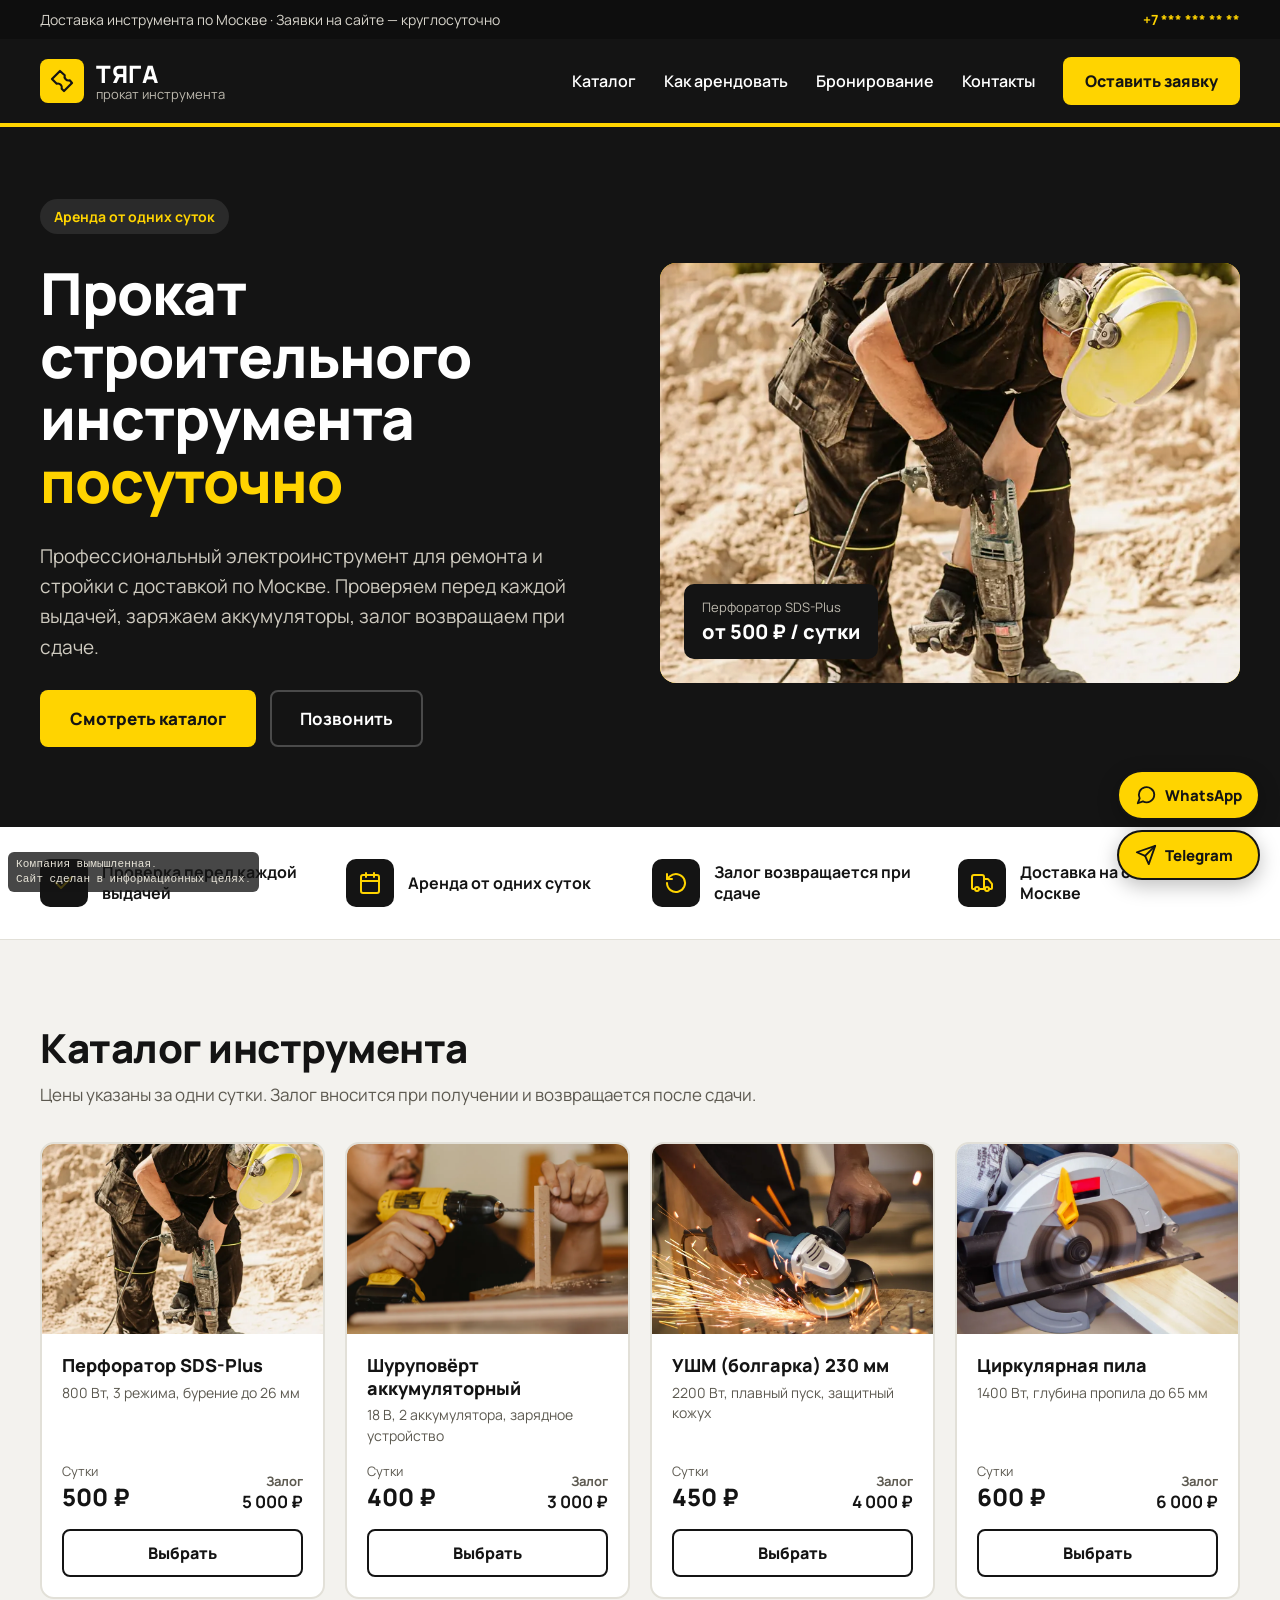
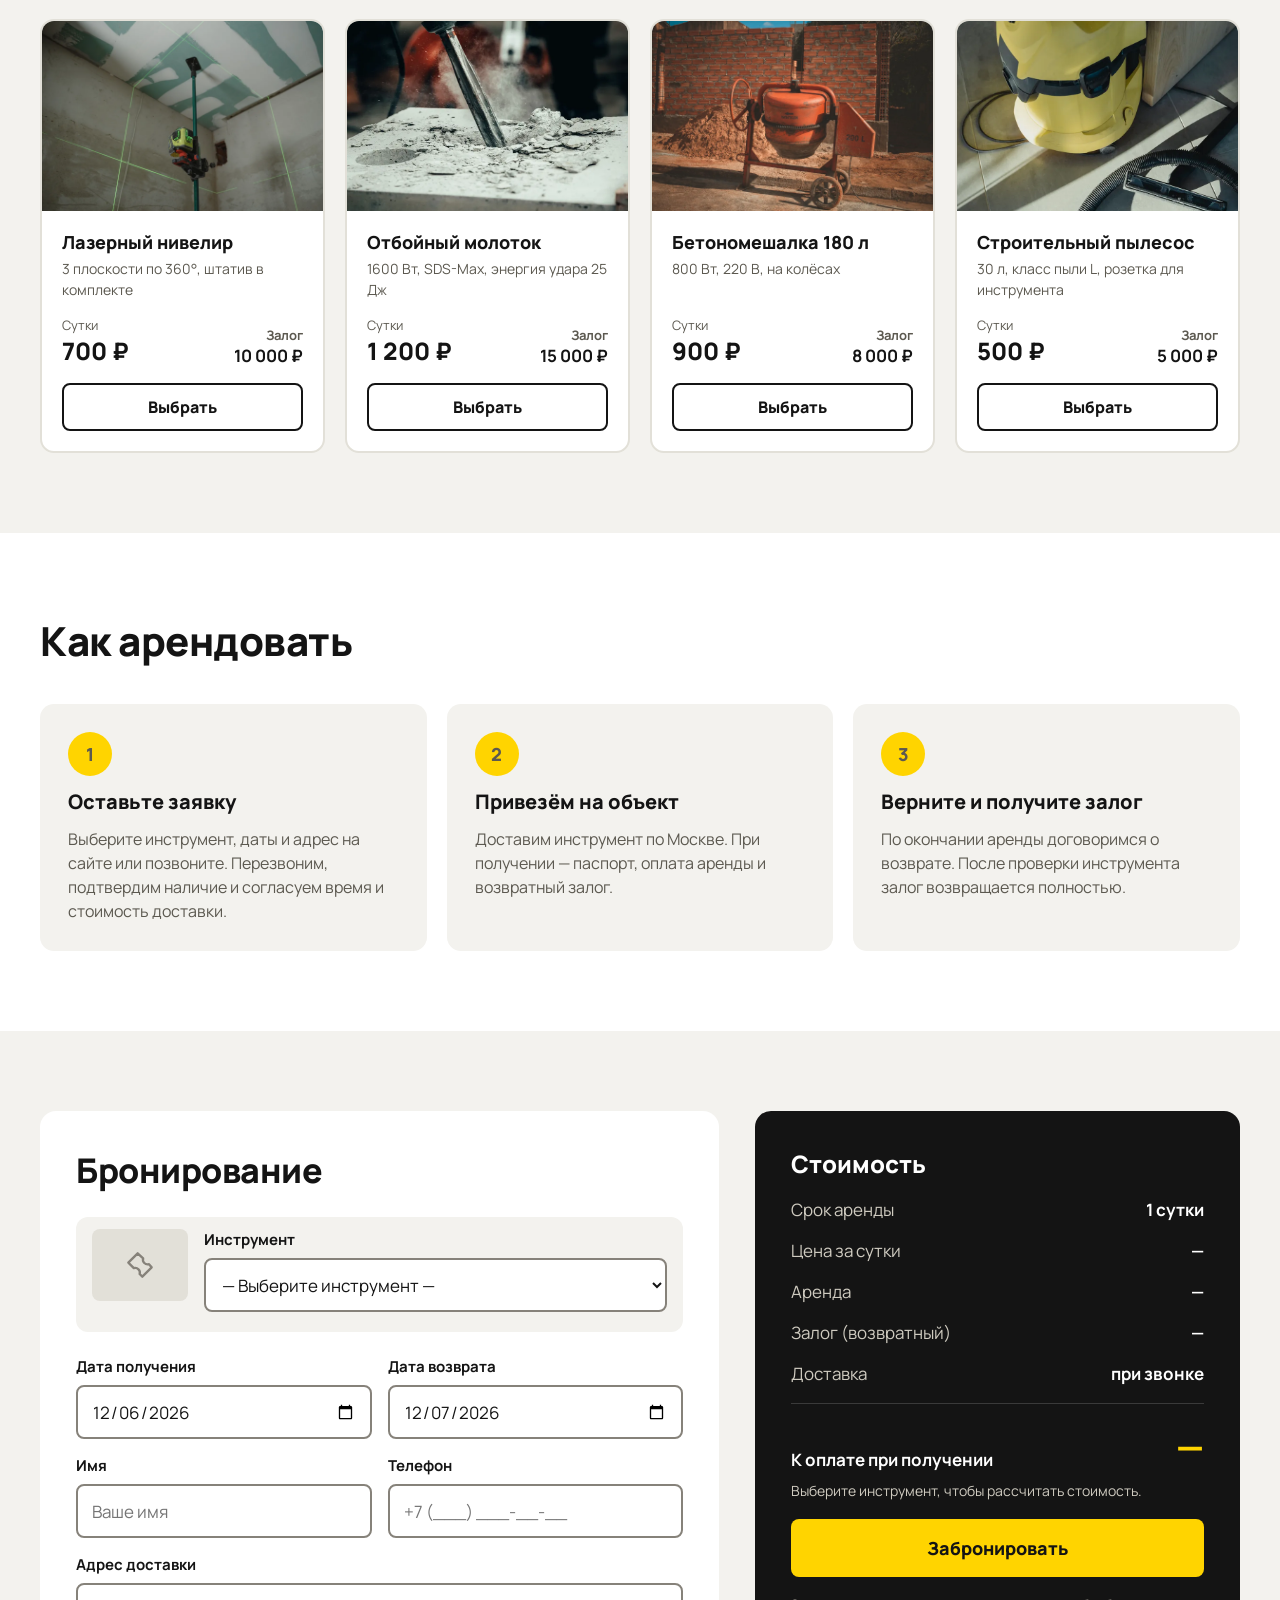
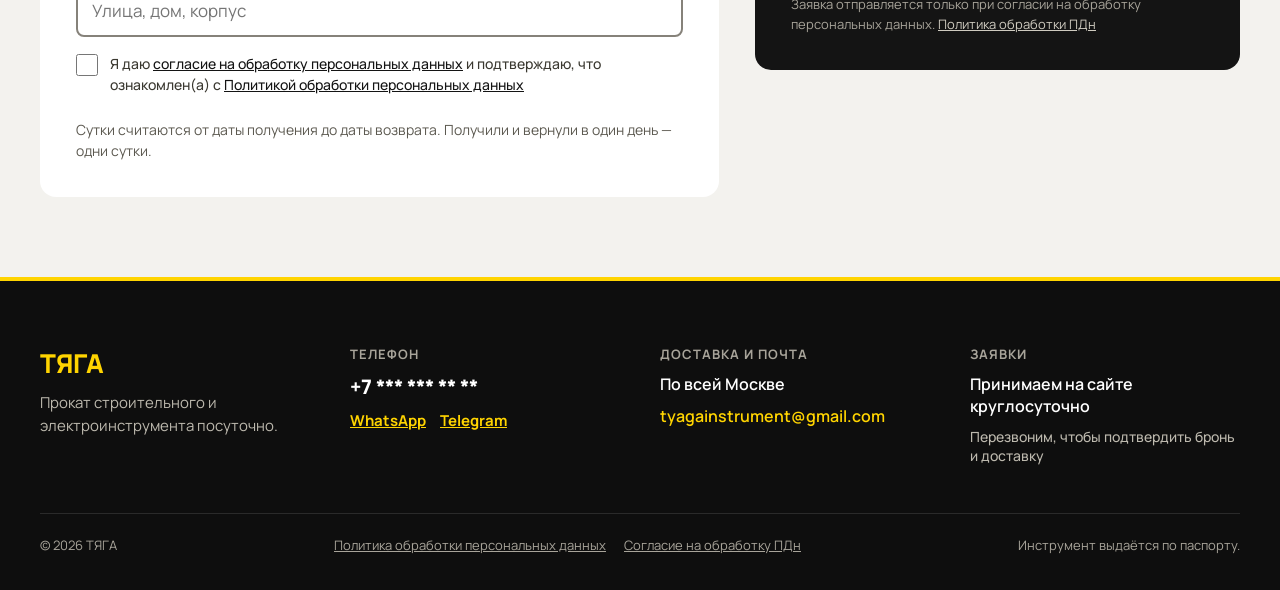
==== demo/site/index.html @ c0bc1ef9 "Отдельная демо-версия в папке demo: разделённый экран ПК и телефон, переключение на админ-панель, тё" ====
<!doctype html>
<html lang="ru">
<head>
<meta charset="utf-8">
<meta name="viewport" content="width=device-width, initial-scale=1">
<meta name="robots" content="noindex, nofollow">
<title>ТЯГА — прокат инструмента посуточно</title>
<meta name="description" content="Прокат строительного и электроинструмента посуточно. Перфораторы, шуруповёрты, болгарки, пилы, нивелиры и другое.">
<script src="js/demo.js?v=1"></script>
<link rel="icon" href="data:image/svg+xml,<svg xmlns=%22http://www.w3.org/2000/svg%22 viewBox=%220 0 100 100%22><text y=%22.9em%22 font-size=%2290%22>🛠️</text></svg>">
<link rel="preconnect" href="https://fonts.googleapis.com">
<link rel="preconnect" href="https://fonts.gstatic.com" crossorigin>
<link rel="stylesheet" href="https://fonts.googleapis.com/css2?family=Manrope:wght@400;500;600;700;800&family=Share+Tech+Mono&display=swap">
<link rel="preload" as="image" href="images/perforator.webp" fetchpriority="high">
<link rel="stylesheet" href="css/style.css?v=27">
<script src="js/catalog.js?v=6" defer></script>
<script src="js/script.js?v=12" defer></script>
</head>
<body>

<div class="topbar"><div class="wrap">
  <span>Доставка инструмента по Москве · Заявки на сайте — круглосуточно</span>
  <a href="#" data-off>+7 *** *** ** **</a>
</div></div>

<header><div class="wrap">
  <a href="#top" class="logo">
    <span class="logo-mark"><svg width="24" height="24" viewBox="0 0 24 24" fill="none" stroke="currentColor" stroke-width="2.2" stroke-linecap="round" stroke-linejoin="round" aria-hidden="true"><path d="M14.7 6.3a4 4 0 0 0 5 5L22 14l-8 8-2.3-2.3a4 4 0 0 0-5-5L2 10l8-8z"/></svg></span>
    <span class="logo-text"><b>ТЯГА</b><span>прокат инструмента</span></span>
  </a>
  <nav id="menu">
    <a href="#catalog">Каталог</a>
    <a href="#how">Как арендовать</a>
    <a href="#booking">Бронирование</a>
    <a href="#contacts">Контакты</a>
    <a href="#booking" class="btn-y">Оставить заявку</a>
    <a href="#" data-off class="nav-tel">+7 *** *** ** **</a>
  </nav>
  <button type="button" class="burger" id="burger" aria-label="Меню" aria-expanded="false" aria-controls="menu"><span></span><span></span><span></span></button>
</div></header>

<section id="top" class="hero"><div class="wrap">
  <div class="hero-l">
    <span class="pill">Аренда от одних суток</span>
    <h1>Прокат строительного инструмента <span>посуточно</span></h1>
    <p>Профессиональный электроинструмент для ремонта и стройки с доставкой по Москве. Проверяем перед каждой выдачей, заряжаем аккумуляторы, залог возвращаем при сдаче.</p>
    <div class="hero-btns">
      <a href="#catalog" class="main">Смотреть каталог</a>
      <a href="#" data-off class="ghost">Позвонить</a>
    </div>
  </div>
  <div class="hero-img">
    <img src="images/perforator.webp" alt="Мастер работает перфоратором SDS-Plus">
    <div class="hero-badge"><span>Перфоратор SDS-Plus</span><b>от 500 ₽ / сутки</b></div>
  </div>
</div></section>

<section class="features"><div class="wrap">
  <div class="feat"><i><svg width="24" height="24" viewBox="0 0 24 24" fill="none" stroke="currentColor" stroke-width="2" stroke-linecap="round" stroke-linejoin="round"><path d="M20 6 9 17l-5-5"/></svg></i>Проверка перед каждой выдачей</div>
  <div class="feat"><i><svg width="24" height="24" viewBox="0 0 24 24" fill="none" stroke="currentColor" stroke-width="2" stroke-linecap="round" stroke-linejoin="round"><rect x="3" y="4" width="18" height="18" rx="2"/><path d="M16 2v4M8 2v4M3 10h18"/></svg></i>Аренда от одних суток</div>
  <div class="feat"><i><svg width="24" height="24" viewBox="0 0 24 24" fill="none" stroke="currentColor" stroke-width="2" stroke-linecap="round" stroke-linejoin="round"><path d="M3 12a9 9 0 1 0 3-6.7L3 8"/><path d="M3 3v5h5"/></svg></i>Залог возвращается при сдаче</div>
  <div class="feat"><i><svg width="24" height="24" viewBox="0 0 24 24" fill="none" stroke="currentColor" stroke-width="2" stroke-linecap="round" stroke-linejoin="round"><path d="M14 18V6a2 2 0 0 0-2-2H4a2 2 0 0 0-2 2v11a1 1 0 0 0 1 1h2"/><path d="M15 18H9"/><path d="M19 18h2a1 1 0 0 0 1-1v-3.65a1 1 0 0 0-.22-.62l-3.48-4.35A1 1 0 0 0 17.52 8H14"/><circle cx="17" cy="18" r="2"/><circle cx="7" cy="18" r="2"/></svg></i>Доставка на объект по Москве</div>
</div></section>

<section id="catalog" class="block"><div class="wrap">
  <div>
    <h2>Каталог инструмента</h2>
    <span class="sub">Цены указаны за одни сутки. Залог вносится при получении и возвращается после сдачи.</span>
  </div>
  <div class="grid" id="grid"></div>
</div></section>

<section id="how" class="block how"><div class="wrap">
  <h2>Как арендовать</h2>
  <div class="steps">
    <div class="step"><span class="n">1</span><b>Оставьте заявку</b><span>Выберите инструмент, даты и адрес на сайте или позвоните. Перезвоним, подтвердим наличие и согласуем время и стоимость доставки.</span></div>
    <div class="step"><span class="n">2</span><b>Привезём на объект</b><span>Доставим инструмент по Москве. При получении — паспорт, оплата аренды и возвратный залог.</span></div>
    <div class="step"><span class="n">3</span><b>Верните и получите залог</b><span>По окончании аренды договоримся о возврате. После проверки инструмента залог возвращается полностью.</span></div>
  </div>
</div></section>

<section id="booking" class="block booking"><div class="wrap">
  <div class="form-box">
    <h2>Бронирование</h2>
    <div class="chosen">
      <div class="chosen-img" id="selImgBox"><img id="selImg" src="" alt="" hidden><svg id="selPh" width="28" height="28" viewBox="0 0 24 24" fill="none" stroke="currentColor" stroke-width="2" stroke-linecap="round" stroke-linejoin="round" aria-hidden="true"><path d="M14.7 6.3a4 4 0 0 0 5 5L22 14l-8 8-2.3-2.3a4 4 0 0 0-5-5L2 10l8-8z"/></svg></div>
      <label class="tool-pick">Инструмент
        <select id="tool" required><option value="">— Выберите инструмент —</option></select>
        <small class="ferr" id="e-tool"></small>
      </label>
    </div>
    <div class="fields">
      <label>Дата получения<input type="date" id="start" required><small class="ferr" id="e-start"></small></label>
      <label>Дата возврата<input type="date" id="end" required><small class="ferr" id="e-end"></small></label>
      <label>Имя<input type="text" id="name" placeholder="Ваше имя" autocomplete="name" maxlength="60" required><small class="ferr" id="e-name"></small></label>
      <label>Телефон<input type="tel" id="phone" placeholder="+7 (___) ___-__-__" autocomplete="tel" inputmode="tel" required><small class="ferr" id="e-phone"></small></label>
      <label class="wide">Адрес доставки<input type="text" id="address" placeholder="Улица, дом, корпус" autocomplete="street-address" maxlength="200" required><small class="ferr" id="e-address"></small></label>
      <button type="button" id="calcBtn" class="calc-btn">Узнать стоимость / Забронировать</button>
      <label class="consent"><input type="checkbox" id="agree"><span>Я даю <a href="consent.html" target="_blank">согласие на обработку персональных данных</a> и подтверждаю, что ознакомлен(а) с <a href="privacy.html" target="_blank">Политикой обработки персональных данных</a></span></label>
      <small class="ferr consent-err" id="e-agree"></small>
      <input type="text" id="honey" class="hp" tabindex="-1" autocomplete="off" aria-hidden="true">
    </div>
    <p class="warn" id="warn"></p>
    <p class="note">Сутки считаются от даты получения до даты возврата. Получили и вернули в один день — одни сутки.</p>
  </div>

  <div class="calc-backdrop" id="calcBackdrop"></div>
  <div class="calc" id="calcModal" role="dialog" aria-modal="true" aria-label="Стоимость">
    <button type="button" class="calc-close" id="calcClose" aria-label="Закрыть">&times;</button>
    <b>Стоимость</b>
    <div class="row"><span>Срок аренды</span><span id="days">—</span></div>
    <div class="row"><span>Цена за сутки</span><span id="price">—</span></div>
    <div class="row"><span>Аренда</span><span id="rent">—</span></div>
    <div class="row"><span>Залог (возвратный)</span><span id="deposit">—</span></div>
    <div class="row"><span>Доставка</span><span id="delivery">—</span></div>
    <div class="hr"></div>
    <div class="total"><span>К оплате при получении</span><b id="total">—</b></div>
    <span class="total-note" id="totalNote"></span>
    <button id="bookBtn" type="button">Забронировать</button>
    <p class="msg" id="msg"></p>
    <span class="legal">Заявка отправляется только при согласии на обработку персональных данных. <a href="privacy.html" target="_blank">Политика обработки ПДн</a></span>
  </div>
</div></section>

<footer id="contacts"><div class="wrap">
  <div class="fcols">
    <div class="fcol"><span class="brand">ТЯГА</span><p>Прокат строительного и электроинструмента посуточно.</p></div>
    <div class="fcol"><span class="h">ТЕЛЕФОН</span><a href="#" data-off class="big">+7 *** *** ** **</a><span class="messengers"><a href="#" data-off>WhatsApp</a><a href="#" data-off>Telegram</a></span></div>
    <div class="fcol fcol-dm"><span class="h h-both">ДОСТАВКА И ПОЧТА</span><div class="fsub"><span class="h h-one">ДОСТАВКА</span><span>По всей Москве</span></div><div class="fsub"><span class="h h-one">ПОЧТА</span><a href="mailto:tyagainstrument@gmail.com" class="mail">tyagainstrument@gmail.com</a></div></div>
    <div class="fcol"><span class="h">ЗАЯВКИ</span><span>Принимаем на сайте круглосуточно</span><span class="soft">Перезвоним, чтобы подтвердить бронь и доставку</span></div>
  </div>
  <div class="fbottom"><span>© 2026 ТЯГА</span><span class="flinks"><a href="privacy.html">Политика обработки персональных данных</a><a href="consent.html">Согласие на обработку ПДн</a></span><span>Инструмент выдаётся по паспорту.</span></div>
</div></footer>

<div class="float-chat" aria-label="Связаться с нами">
  <a href="#" data-off class="fc-btn fc-call"><svg width="22" height="22" viewBox="0 0 24 24" fill="none" stroke="currentColor" stroke-width="2" stroke-linecap="round" stroke-linejoin="round" aria-hidden="true"><path d="M22 16.9v3a2 2 0 0 1-2.2 2 19.8 19.8 0 0 1-8.6-3.1 19.5 19.5 0 0 1-6-6A19.8 19.8 0 0 1 2.1 4.2 2 2 0 0 1 4.1 2h3a2 2 0 0 1 2 1.7c.1.9.4 1.8.7 2.7a2 2 0 0 1-.5 2.1L8 9.8a16 16 0 0 0 6 6l1.3-1.3a2 2 0 0 1 2.1-.4c.9.3 1.8.6 2.7.7a2 2 0 0 1 1.7 2z"/></svg><span>Позвонить</span></a>
  <a href="#" data-off class="fc-btn"><svg width="22" height="22" viewBox="0 0 24 24" fill="none" stroke="currentColor" stroke-width="2" stroke-linecap="round" stroke-linejoin="round" aria-hidden="true"><path d="M21 11.5a8.4 8.4 0 0 1-12.4 7.4L3 21l2.1-5.4A8.4 8.4 0 1 1 21 11.5z"/></svg><span>WhatsApp</span></a>
  <a href="#" data-off class="fc-btn"><svg width="22" height="22" viewBox="0 0 24 24" fill="none" stroke="currentColor" stroke-width="2" stroke-linecap="round" stroke-linejoin="round" aria-hidden="true"><path d="m22 2-7 20-4-9-9-4z"/><path d="M22 2 11 13"/></svg><span>Telegram</span></a>
</div>
<div class="fiction-note" aria-label="Примечание">Компания вымышленная.<br>Сайт сделан в информационных целях.</div>
</body>
</html>
---- demo/site/css/style.css ----
*{box-sizing:border-box}
html{scroll-behavior:smooth}
body{margin:0;background:#F3F2EE;font-family:'Manrope',system-ui,-apple-system,'Segoe UI',Arial,sans-serif;color:#141414}
a{color:#141414;text-decoration:none}a:hover{color:#8A6A00}
button{cursor:pointer;font-family:inherit}
input{font-family:inherit}
img{max-width:100%;display:block}
[hidden]{display:none !important}
.wrap{width:100%;max-width:1500px;margin:0 auto;padding-left:40px;padding-right:40px}

.topbar{background:#0E0E0E;color:#D8D5CC;font-size:14px}
.topbar .wrap{padding-top:10px;padding-bottom:10px;display:flex;justify-content:space-between;gap:24px;flex-wrap:wrap}
.topbar a{color:#FFD400;font-weight:700}

header{background:#141414;border-bottom:4px solid #FFD400;position:sticky;top:0;z-index:10}
header .wrap{padding-top:18px;padding-bottom:18px;display:flex;align-items:center;justify-content:space-between;gap:32px}
.logo{display:flex;align-items:center;gap:12px;color:#fff}
.logo:hover{color:#fff}
.logo-mark{width:44px;height:44px;background:#FFD400;color:#141414;display:flex;align-items:center;justify-content:center;border-radius:8px}
.logo-text{display:flex;flex-direction:column;line-height:1.1}
.logo-text b{font-weight:800;font-size:24px;letter-spacing:.5px}
.logo-text span{font-size:13px;color:#BDB9AE}
nav{display:flex;align-items:center;gap:28px;font-weight:600;font-size:16px}
nav a{color:#fff}
.btn-y{background:#FFD400;color:#141414 !important;padding:13px 22px;border-radius:8px;font-weight:800}
.btn-y:hover{background:#FFE033}

.hero{background:#141414;color:#fff}
.hero .wrap{padding-top:72px;padding-bottom:80px;display:grid;grid-template-columns:1fr 1fr;gap:40px;align-items:center}
.hero-l{display:flex;flex-direction:column;gap:28px}
.pill{align-self:start;background:#2A2A2A;color:#FFD400;font-weight:700;font-size:14px;padding:8px 14px;border-radius:999px}
h1{margin:0;font-weight:800;font-size:58px;line-height:1.08;letter-spacing:-1px}
h1 span{color:#FFD400}
.hero p{margin:0;max-width:540px;font-size:19px;line-height:1.6;color:#CFCBC0}
.hero-btns{display:flex;gap:14px;flex-wrap:wrap}
.hero-btns .main{background:#FFD400;color:#141414;padding:18px 30px;border-radius:8px;font-weight:800;font-size:17px}
.hero-btns .ghost{border:2px solid #4A4A4A;color:#fff;padding:16px 28px;border-radius:8px;font-weight:700;font-size:17px}
.hero-img{background:#FFD400;border-radius:16px;height:420px;position:relative;overflow:hidden}
.hero-img img{width:100%;height:100%;object-fit:cover;object-position:50% 70%}
.hero-badge{position:absolute;left:24px;bottom:24px;background:#141414;color:#fff;padding:14px 18px;border-radius:10px;display:flex;flex-direction:column;gap:2px}
.hero-badge span{font-size:13px;color:#BDB9AE}
.hero-badge b{font-weight:800;font-size:20px}

.features{background:#fff;border-bottom:1px solid #E2E0D8}
.features .wrap{padding-top:32px;padding-bottom:32px;display:grid;grid-template-columns:repeat(4,1fr);gap:24px}
.feat{display:flex;gap:14px;align-items:center;font-weight:700;font-size:16px;line-height:1.35}
.feat i{width:48px;height:48px;border-radius:10px;background:#141414;color:#FFD400;display:flex;align-items:center;justify-content:center;flex-shrink:0}

section.block .wrap{padding-top:80px;padding-bottom:80px;display:flex;flex-direction:column;gap:36px}
h2{margin:0;font-weight:800;font-size:40px;letter-spacing:-.5px}
.sub{font-size:17px;color:#5C5950;margin-top:8px;display:block}

.grid{display:grid;grid-template-columns:repeat(4,1fr);gap:20px}
.card{background:#fff;border:2px solid #E2E0D8;border-radius:14px;overflow:hidden;display:flex;flex-direction:column}
.card.sel{border-color:#FFD400;box-shadow:0 0 0 2px #FFD400}
.card-img{background:#ECEAE4;height:190px;position:relative}
.card-img img{width:100%;height:100%;object-fit:cover}
.card-tag{position:absolute;top:12px;left:12px;background:#141414;color:#FFD400;font-size:12px;font-weight:800;padding:6px 10px;border-radius:6px;display:none}
.card.sel .card-tag{display:block}
.card-body{padding:20px;display:flex;flex-direction:column;gap:16px;flex-grow:1}
.card-name{font-weight:800;font-size:18px;line-height:1.25}
.card-spec{font-size:14px;line-height:1.45;color:#5C5950;margin-top:6px}
.card-info{flex-grow:1}
.card-prices{display:flex;justify-content:space-between;align-items:end;gap:8px}
.card-prices small{font-size:13px;color:#5C5950;display:block}
.card-prices .p{font-weight:800;font-size:24px}
.card-prices .d{font-weight:700;font-size:17px;text-align:right}
.card button{height:48px;border-radius:8px;border:2px solid #141414;background:#fff;color:#141414;font-weight:800;font-size:16px}
.card.sel button{background:#141414;color:#FFD400}
.grid-note{grid-column:1/-1;margin:0;padding:40px 0;text-align:center;color:#5C5950;font-size:16px}

.how{background:#fff}
.steps{display:grid;grid-template-columns:repeat(3,1fr);gap:20px}
.step{background:#F3F2EE;border-radius:14px;padding:28px;display:flex;flex-direction:column;gap:12px}
.step .n{width:44px;height:44px;border-radius:50%;background:#FFD400;font-weight:800;font-size:18px;display:flex;align-items:center;justify-content:center}
.step b{font-weight:800;font-size:20px}
.step span{font-size:16px;line-height:1.5;color:#5C5950}

.booking .wrap{display:grid !important;grid-template-columns:7fr 5fr;gap:32px}
.form-box{background:#fff;border-radius:16px;padding:36px;display:flex;flex-direction:column;gap:24px}
.form-box h2{font-size:34px}
.chosen{display:flex;align-items:center;gap:16px;background:#F3F2EE;border-radius:12px;padding:12px 16px}
.chosen img{width:96px;height:72px;object-fit:cover;border-radius:8px;flex-shrink:0}
.chosen small{font-size:13px;color:#5C5950;display:block}
.chosen b{font-weight:800;font-size:19px}
.fields{display:grid;grid-template-columns:1fr 1fr;gap:16px}
.fields label{display:flex;flex-direction:column;gap:8px;font-weight:700;font-size:15px}
.fields input{height:54px;padding:0 14px;border-radius:8px;border:2px solid #86827A;background:#fff;color:#141414;font-size:17px;width:100%}
.fields input:focus{outline:none;border-color:#141414}
.fields input.err{border-color:#B3261E}
.ferr{font-size:13px;font-weight:600;color:#B3261E;min-height:0;display:none}
.ferr.on{display:block}
.warn{margin:0;font-weight:700;color:#B3261E;display:none}
.note{margin:0;font-size:14px;line-height:1.5;color:#5C5950}
.hp{position:absolute;left:-9999px;opacity:0;height:0;width:0}

.calc{background:#141414;color:#fff;border-radius:16px;padding:36px;display:flex;flex-direction:column;gap:18px;align-self:start}
.calc > b{font-weight:800;font-size:24px}
.row{display:flex;justify-content:space-between;font-size:17px;gap:12px}
.row span:first-child{color:#CFCBC0}
.row span:last-child{font-weight:700;text-align:right}
.hr{height:1px;background:#3A3A3A}
.total{display:flex;justify-content:space-between;align-items:end;gap:12px}
.total span{font-weight:700;font-size:17px}
.total b{font-weight:800;font-size:36px;color:#FFD400}
#bookBtn{height:58px;border-radius:8px;border:none;background:#FFD400;color:#141414;font-weight:800;font-size:18px}
#bookBtn:disabled{opacity:.6;cursor:wait}
.msg{margin:0;font-weight:600;font-size:15px;line-height:1.5;display:none}
.msg.ok{color:#FFD400;display:block}
.msg.bad{color:#FF8A80;display:block}
.msg a{color:#FFD400;text-decoration:underline}
.legal{font-size:13px;line-height:1.5;color:#A8A49A}
.legal a{color:#CFCBC0;text-decoration:underline}
.consent{grid-column:1/-1;display:flex !important;flex-direction:row !important;align-items:flex-start;gap:12px !important;font-weight:500 !important;font-size:14px !important;line-height:1.5;color:#3A3830;cursor:pointer}
.consent input{width:22px !important;height:22px !important;min-width:22px;margin:1px 0 0;accent-color:#141414;cursor:pointer;padding:0 !important}
.consent input.err{outline:2px solid #B3261E;outline-offset:2px}
.consent a{text-decoration:underline;color:#141414}
.consent-err{grid-column:1/-1;margin-top:-8px}
.fbottom a{color:#A8A49A;text-decoration:underline}.fbottom a:hover{color:#FFD400}
.flinks{display:flex;gap:18px;flex-wrap:wrap}

footer{background:#0E0E0E;color:#fff;border-top:4px solid #FFD400}
footer .wrap{padding-top:64px;padding-bottom:36px;display:flex;flex-direction:column;gap:48px}
.fcols{display:grid;grid-template-columns:repeat(4,1fr);gap:40px}
.fcol{display:flex;flex-direction:column;gap:10px}
.fcol .h{font-size:13px;font-weight:700;letter-spacing:1px;color:#A8A49A}
.fcol .brand{font-weight:800;font-size:26px;color:#FFD400}
.fcol p{margin:0;font-size:15px;line-height:1.55;color:#BDB9AE}
.fcol .big{font-size:20px;font-weight:800;color:#fff}
.fcol span{font-size:16px;font-weight:600}
.fcol .mail{font-size:16px;font-weight:600;color:#FFD400;word-break:break-all}
.fcol .soft{font-size:14px;color:#BDB9AE;font-weight:500}
.fbottom{display:flex;justify-content:space-between;gap:24px;border-top:1px solid #2A2A2A;padding-top:22px;font-size:13px;color:#A8A49A;flex-wrap:wrap}

@media (max-width:1100px){
  .grid{grid-template-columns:repeat(3,1fr)}
  nav a:not(.btn-y){display:none}
  h1{font-size:46px}
}
@media (max-width:860px){
  .wrap{padding-left:20px;padding-right:20px}
  .hero .wrap{grid-template-columns:1fr;padding-top:40px;padding-bottom:48px}
  .hero-img{height:300px}
  h1{font-size:36px}
  .hero p{font-size:17px}
  .features .wrap{grid-template-columns:1fr 1fr}
  .grid{grid-template-columns:1fr 1fr;gap:14px}
  .steps{grid-template-columns:1fr}
  .booking .wrap{grid-template-columns:1fr}
  .fcols{grid-template-columns:1fr 1fr}
  section.block .wrap{padding-top:52px;padding-bottom:52px}
  h2{font-size:30px}
}
@media (max-width:520px){
  .grid{grid-template-columns:1fr}
  .fields{grid-template-columns:1fr}
  .form-box,.calc{padding:24px}
  .fcols{grid-template-columns:1fr}
  .logo-text span{display:none}
  .btn-y{padding:11px 14px;font-size:14px}
  .total b{font-size:28px}
}

/* --- Выбор инструмента в форме --- */
.chosen{align-items:flex-start}
.chosen-img{width:96px;height:72px;border-radius:8px;flex-shrink:0;background:#E2E0D8;color:#86827A;display:flex;align-items:center;justify-content:center;overflow:hidden}
.chosen-img img{width:100%;height:100%;object-fit:cover}
.tool-pick{flex-grow:1;display:flex;flex-direction:column;gap:8px;font-weight:700;font-size:15px;min-width:0}
.tool-pick select{height:54px;padding:0 12px;border-radius:8px;border:2px solid #86827A;background:#fff;color:#141414;font-size:17px;font-family:inherit;width:100%;cursor:pointer}
.tool-pick select:focus{outline:none;border-color:#141414}
.tool-pick select.err{border-color:#B3261E}
.fields .wide{grid-column:1/-1}
/* --- Итог --- */
.total-note{font-size:14px;color:#CFCBC0;margin-top:-8px;line-height:1.45}
/* --- Мессенджеры --- */
.messengers{display:flex;gap:14px}
.messengers a{color:#FFD400;font-weight:700;font-size:15px;text-decoration:underline}
.float-chat{position:fixed;right:20px;bottom:20px;z-index:20;display:flex;flex-direction:column;gap:10px}
.fc-btn{display:flex;align-items:center;gap:8px;background:#FFD400;color:#141414 !important;font-weight:800;font-size:15px;padding:12px 16px;border-radius:999px;box-shadow:0 6px 20px rgba(0,0,0,.25);border:2px solid #141414}
.fc-btn:hover{background:#FFE033}
@media (max-width:520px){
  .float-chat{right:12px;bottom:12px;flex-direction:row}
  .fc-btn{padding:12px}
  .fc-btn span{display:none}
  .chosen{flex-direction:column}
  .chosen-img{width:100%;height:140px}
}
.float-chat{transition:opacity .2s,transform .2s}
.float-chat.away{opacity:0;transform:translateY(12px);pointer-events:none}

/* --- Мобильное меню --- */
.burger{display:none;width:48px;height:48px;border:none;border-radius:8px;background:#2A2A2A;padding:0;flex-direction:column;align-items:center;justify-content:center;gap:5px;flex-shrink:0}
.burger span{display:block;width:22px;height:2.5px;border-radius:2px;background:#FFD400;transition:transform .2s,opacity .2s}
.burger.open span:nth-child(1){transform:translateY(7.5px) rotate(45deg)}
.burger.open span:nth-child(2){opacity:0}
.burger.open span:nth-child(3){transform:translateY(-7.5px) rotate(-45deg)}
.nav-tel,.fc-call{display:none !important}
@media (max-width:1100px){
  header .wrap{position:relative;gap:16px}
  .burger{display:flex}
  nav{margin-left:auto}
  nav.open{position:absolute;top:100%;left:0;right:0;margin-top:4px;background:#141414;border-bottom:4px solid #FFD400;flex-direction:column;align-items:stretch;gap:0;padding:8px 20px 20px;box-shadow:0 16px 30px rgba(0,0,0,.35)}
  nav.open a:not(.btn-y){display:block !important;padding:15px 4px;border-bottom:1px solid #2A2A2A;font-size:18px}
  nav.open .nav-tel{color:#FFD400;font-weight:800;border-bottom:none !important}
  nav.open .btn-y{margin-top:14px;text-align:center;padding:16px;font-size:17px}
}

/* --- Телефон --- */
@media (max-width:600px){
  .wrap{padding-left:16px;padding-right:16px}
  .topbar{display:none}
  header .wrap{padding-top:12px;padding-bottom:12px}
  .logo-mark{width:40px;height:40px}
  .logo-text b{font-size:22px}
  nav:not(.open) .btn-y{display:none}
  nav.open{padding-left:16px;padding-right:16px}

  .hero .wrap{padding-top:28px;padding-bottom:32px;gap:24px}
  .hero-l{gap:18px}
  h1{font-size:31px;letter-spacing:-.5px}
  .hero p{font-size:16px;line-height:1.55}
  .hero-btns{display:grid;grid-template-columns:1fr 1fr;gap:10px}
  .hero-btns .main,.hero-btns .ghost{padding:15px 10px;font-size:16px;text-align:center}
  .hero-img{height:220px;border-radius:12px}
  .hero-badge{left:12px;bottom:12px;padding:10px 14px}
  .hero-badge b{font-size:17px}

  .features .wrap{padding-top:20px;padding-bottom:20px;gap:14px 12px}
  .feat{gap:10px;font-size:14px}
  .feat i{width:38px;height:38px;border-radius:8px}
  .feat i svg{width:20px;height:20px}

  section.block .wrap{padding-top:40px;padding-bottom:40px;gap:22px}
  h2{font-size:27px}
  .sub{font-size:15px;line-height:1.45}

  .grid{grid-template-columns:1fr 1fr;gap:10px}
  .card{border-width:1.5px;border-radius:12px}
  .card-img{height:120px}
  .card-tag{top:8px;left:8px;font-size:10px;padding:4px 7px}
  .card-body{padding:12px;gap:10px}
  .card-name{font-size:15px}
  .card-spec{font-size:12.5px;line-height:1.35;display:-webkit-box;-webkit-line-clamp:3;-webkit-box-orient:vertical;overflow:hidden}
  .card-prices{flex-direction:column;align-items:flex-start;gap:4px}
  .card-prices small{font-size:12px;display:inline;margin-right:4px}
  .card-prices .p{font-size:19px}
  .card-prices .d{font-size:13px;text-align:left;color:#5C5950}
  .card button{height:42px;font-size:15px}

  .step{padding:20px;flex-direction:row;flex-wrap:wrap;align-items:center;gap:8px 14px}
  .step .n{width:38px;height:38px;font-size:16px}
  .step b{font-size:18px}
  .step span:last-child{flex-basis:100%;font-size:15px}

  .booking .wrap{gap:16px}
  .form-box,.calc{padding:20px;border-radius:14px;gap:18px}
  .form-box h2{font-size:27px}
  .chosen{flex-direction:row;align-items:flex-end;padding:12px;gap:12px}
  .chosen-img{width:72px;height:54px}
  .fields{gap:14px}
  .fields input,.tool-pick select{height:52px;font-size:16px}
  .row{font-size:16px}

  footer .wrap{padding-top:40px;padding-bottom:28px;gap:32px}
  .fcols{gap:26px}
  .fbottom{flex-direction:column;gap:10px}
  .flinks{flex-direction:column;gap:8px}

  /* нижняя панель: позвонить / WhatsApp / Telegram */
  body{padding-bottom:76px}
  .float-chat{left:0;right:0;bottom:0;flex-direction:row;gap:8px;padding:10px 12px calc(10px + env(safe-area-inset-bottom));background:#141414;border-top:3px solid #FFD400}
  .fc-call{display:flex !important}
  .fc-btn{flex:1;justify-content:center;padding:12px 6px;border-radius:10px;box-shadow:none;font-size:14px;gap:6px}
  .fc-btn span{display:inline}
  .fc-btn:not(.fc-call){background:#2A2A2A;color:#fff !important;border-color:#2A2A2A}
  .fc-btn:not(.fc-call) svg{color:#FFD400}
  .float-chat.away{opacity:1;transform:none;pointer-events:auto}
}
/* --- Плавная подстройка под ширину телефона --- */
@media (max-width:600px){
  .wrap{padding-left:clamp(12px,4vw,20px);padding-right:clamp(12px,4vw,20px)}
  h1{font-size:clamp(25px,8.2vw,40px)}
  h2,.form-box h2{font-size:clamp(22px,7vw,30px)}
  .hero p{font-size:clamp(15px,4.2vw,17px)}
  .hero-img{height:clamp(170px,58vw,320px)}
  .card-img{height:clamp(100px,32vw,180px)}
  .card-name{font-size:clamp(14px,4vw,17px)}
  .card-prices .p{font-size:clamp(17px,5vw,22px)}
  .grid{gap:clamp(8px,2.6vw,14px)}
  .feat{font-size:clamp(13px,3.7vw,15px)}
  .fc-btn{min-width:0;white-space:nowrap;font-size:clamp(12px,3.6vw,15px)}
  .fc-btn svg{width:clamp(17px,5vw,22px);height:clamp(17px,5vw,22px);flex-shrink:0}
  .float-chat{gap:clamp(5px,2vw,8px);padding-left:clamp(8px,3vw,12px);padding-right:clamp(8px,3vw,12px)}
}
@media (max-width:359px){
  .hero-btns{grid-template-columns:1fr}
  .grid{grid-template-columns:1fr}
  .card-img{height:160px}
  .features .wrap{grid-template-columns:1fr}
  .fc-btn{padding:11px 4px;gap:4px}
}

/* --- Компактный футер на телефоне --- */
@media (max-width:600px){
  footer{border-top-width:3px}
  footer .wrap{padding-top:24px;padding-bottom:18px;gap:18px}
  .fcols{grid-template-columns:1fr 1fr;gap:16px 14px}
  .fcol{gap:4px}
  .fcol:first-child{grid-column:1/-1;display:grid;grid-template-columns:1fr 1fr;align-items:center;gap:14px}
  .fcol .brand{font-size:20px}
  .fcol p{font-size:13px;line-height:1.4}
  .fcol .h{font-size:11px}
  .fcol .big{font-size:15px}
  .fcol span,.fcol .mail{font-size:13px}
  .fcol .mail{word-break:normal;overflow-wrap:anywhere}
  .fcol .soft{display:none}
  .fcol:nth-child(4){order:2}
  .messengers{gap:12px}
  .messengers a{font-size:13px}
  .fbottom{padding-top:14px;gap:6px;font-size:12px;flex-direction:row;flex-wrap:wrap;justify-content:flex-start}
  .flinks{flex-direction:row;gap:6px 14px;order:-1;flex-basis:100%}
  .fbottom > span:last-child::before{content:"· "}
}

/* --- Компактные этапы «Как арендовать» на телефоне: 1 и 2 рядом, 3 на всю ширину --- */
@media (max-width:600px){
  .how .wrap{gap:16px}
  .steps{grid-template-columns:1fr 1fr;gap:10px}
  .step{display:flex;flex-direction:column;align-items:flex-start;flex-wrap:nowrap;gap:6px;padding:14px;border-radius:12px}
  .step:last-child{grid-column:1/-1}
  .step .n{width:30px;height:30px;font-size:14px}
  .step b{font-size:15px;line-height:1.25}
  .step span:last-child{flex-basis:auto;font-size:13px;line-height:1.45}
}

/* --- Форма бронирования на телефоне: по 2 поля в ряд --- */
@media (max-width:600px){
  .fields{grid-template-columns:1fr 1fr;gap:12px 10px}
  .fields label{gap:6px;font-size:14px;min-width:0}
  .fields input:not([type=checkbox]){height:48px;padding:0 10px;font-size:16px;min-width:0}
  .fields input[type=date]{padding:0 6px 0 10px}
  .fields input[type=date]::-webkit-calendar-picker-indicator{margin-left:2px;padding:0}
  .fields .wide,.consent,.consent-err{grid-column:1/-1}
  .ferr{font-size:12px}
}
@media (max-width:374px){
  .fields input[type=date]{font-size:14px;padding:0 4px 0 8px}
}

/* --- Футер: доставка и почта отдельными подписями --- */
.fsub{display:contents}
.h-one{display:none}
@media (max-width:600px){
  .fcol-dm{grid-column:1/-1;order:3;display:grid;grid-template-columns:auto 1fr;gap:14px}
  .fcol-dm .h-both{display:none}
  .fcol-dm .h-one{display:block}
  .fsub{display:flex;flex-direction:column;gap:4px;min-width:0}
  .fcol-dm .mail{white-space:nowrap}
}
@media (max-width:359px){
  .fcol-dm{grid-template-columns:1fr;gap:12px}
}

/* --- Текст в кнопках первого экрана всегда по центру --- */
.hero-btns .main,.hero-btns .ghost{display:inline-flex;align-items:center;justify-content:center;text-align:center;line-height:1.25}

/* --- Телефон: кнопка «Узнать стоимость / Забронировать» открывает расчёт окном поверх страницы --- */
.calc-btn,.calc-close,.calc-backdrop{display:none}
@media (max-width:860px){
  .booking .wrap{gap:0 !important}
  .booking .note{margin-top:-6px}
  .calc-btn{display:block;grid-column:1/-1;height:56px;border-radius:8px;border:none;background:#141414;color:#FFD400;font-weight:800;font-size:clamp(14px,4.3vw,17px);width:100%;padding:0 8px}
  .calc-btn:active{opacity:.85}
  .booking .calc{display:none}
  body.modal-open{overflow:hidden}
  body.modal-open .calc-backdrop{display:block;position:fixed;inset:0;z-index:40;background:rgba(0,0,0,.6);animation:cfade .2s}
  body.modal-open .booking .calc{display:flex;position:fixed;left:12px;right:12px;top:50%;transform:translateY(-50%);max-height:calc(100dvh - 24px);overflow-y:auto;z-index:50;align-self:auto;animation:cpop .22s}
  body.modal-open .float-chat{display:none}
  .calc-close{display:flex;align-items:center;justify-content:center;position:absolute;top:10px;right:10px;width:44px;height:44px;border:none;border-radius:50%;background:#2A2A2A;color:#fff;font-size:28px;line-height:1;padding:0}
  .calc > b{padding-right:48px}
}
@keyframes cfade{from{opacity:0}to{opacity:1}}
@keyframes cpop{from{opacity:0;transform:translateY(-46%)}to{opacity:1;transform:translateY(-50%)}}

/* --- Телефон: панель связи только во время прокрутки --- */
@media (max-width:600px){
  body{padding-bottom:0}
  .float-chat,.float-chat.away{opacity:0;transform:translateY(110%);pointer-events:none}
  .float-chat.scrolling,.float-chat.away.scrolling{opacity:1;transform:none;pointer-events:auto}
}

/* --- Пометка «компания вымышленная» --- */
.fiction-note{position:fixed;left:8px;bottom:8px;z-index:5;max-width:min(330px,82vw);padding:5px 8px;border-radius:6px;background:rgba(20,20,20,.78);color:#E8E4D8;font-family:'Share Tech Mono',ui-monospace,SFMono-Regular,Menlo,Consolas,monospace;font-size:11px;line-height:1.35;letter-spacing:.2px;pointer-events:none}
@media print{.fiction-note{display:none}}
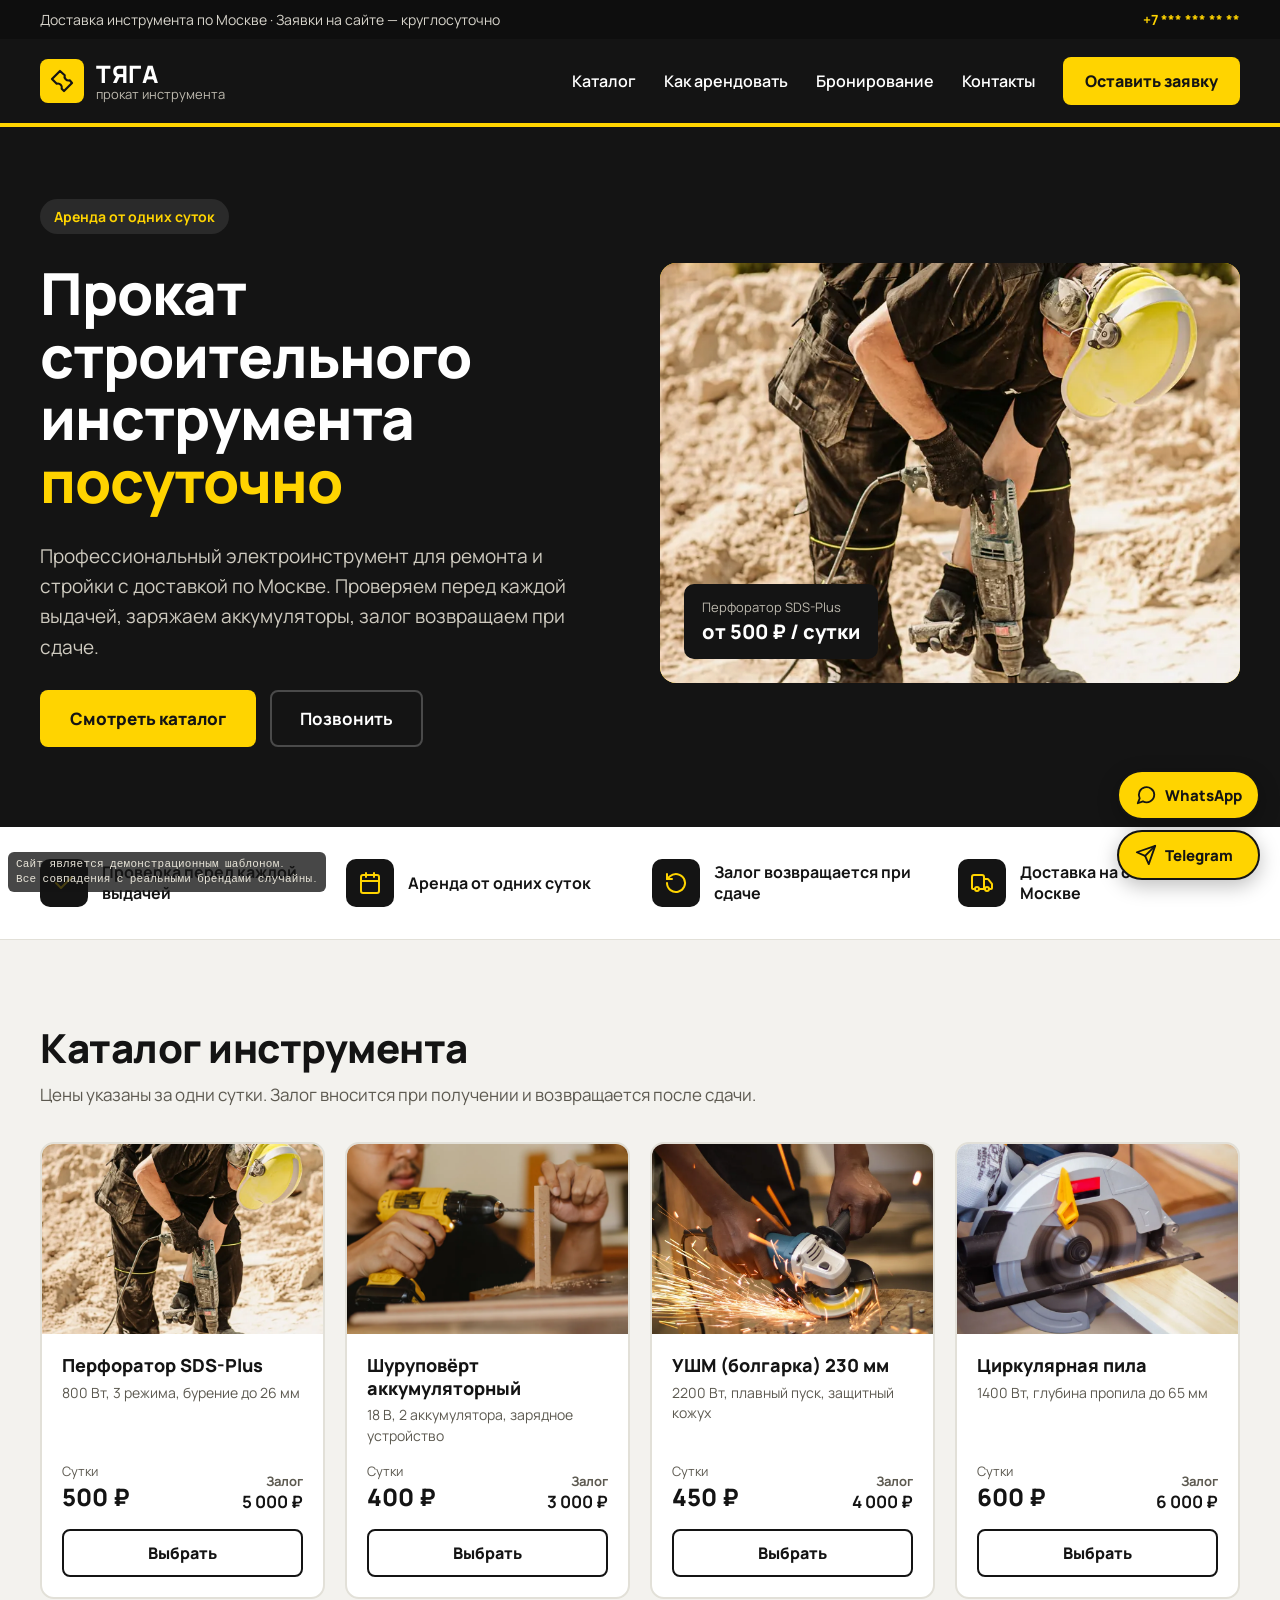
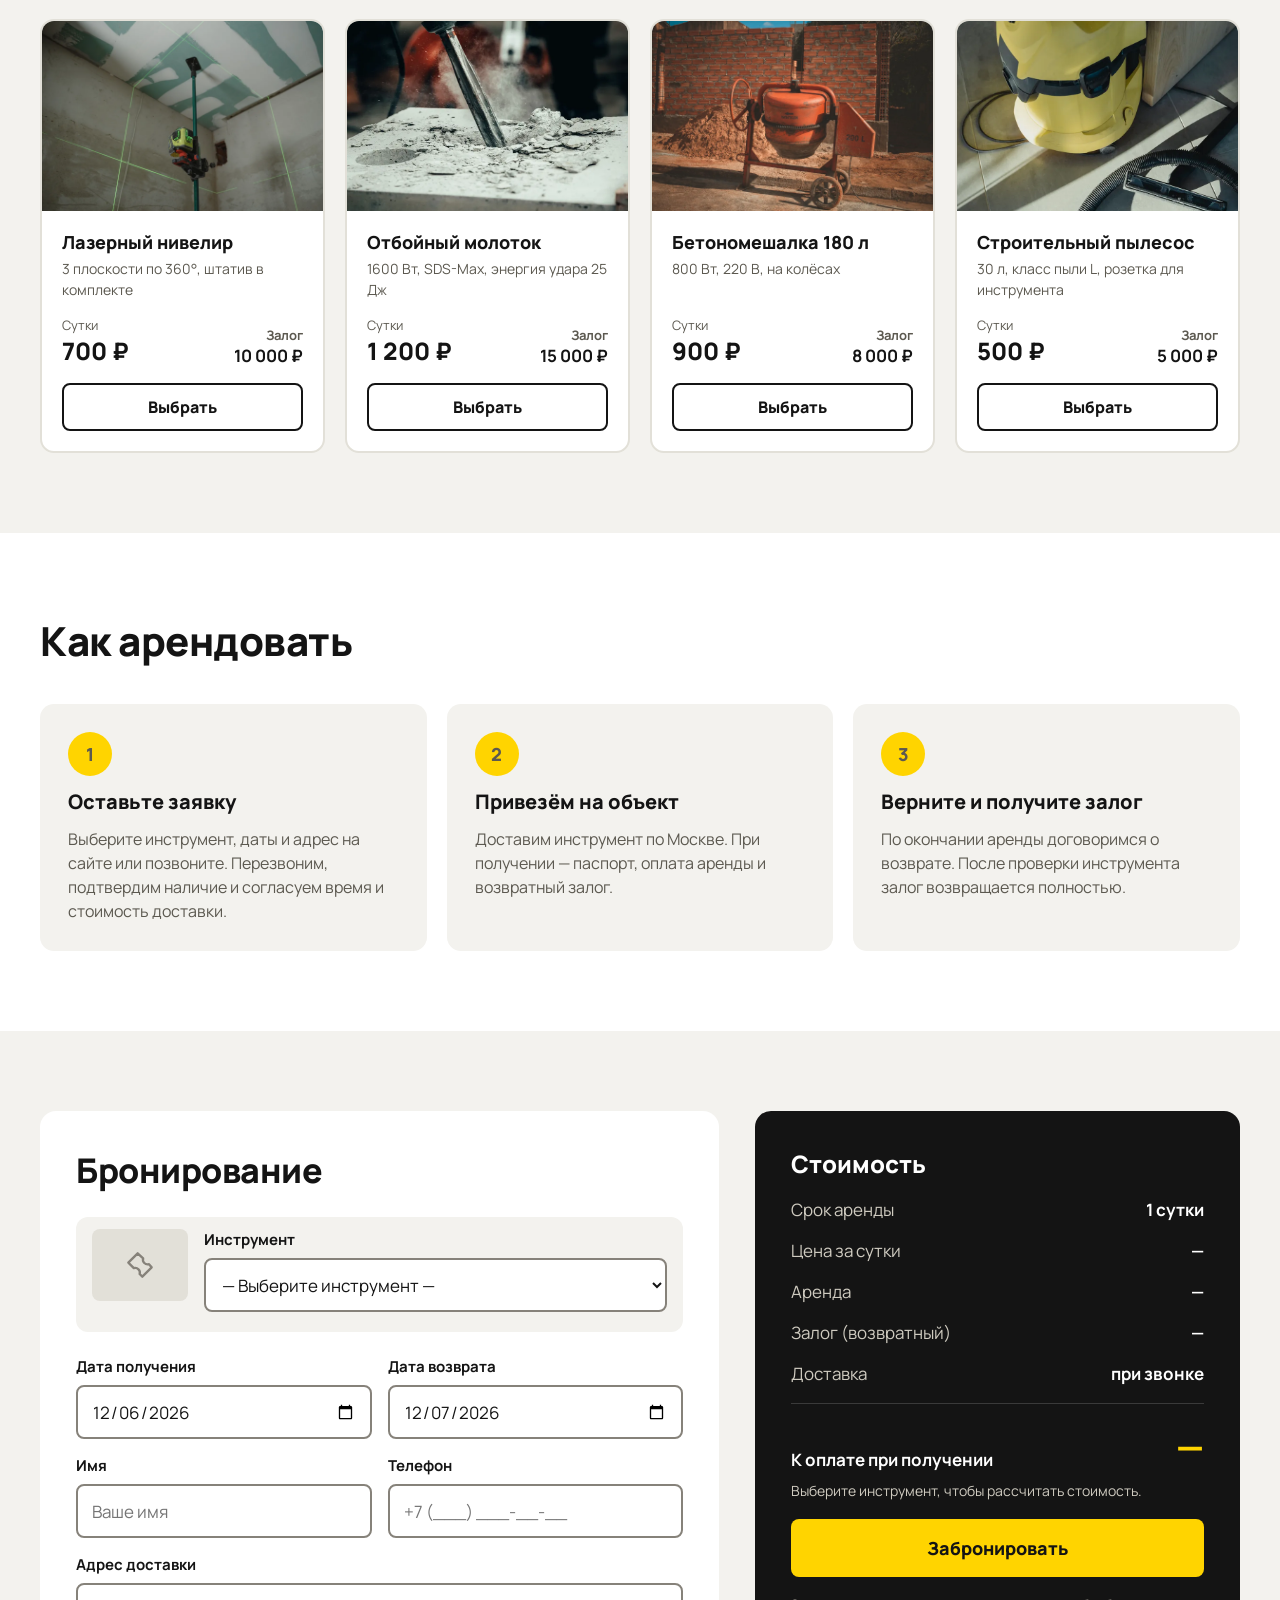
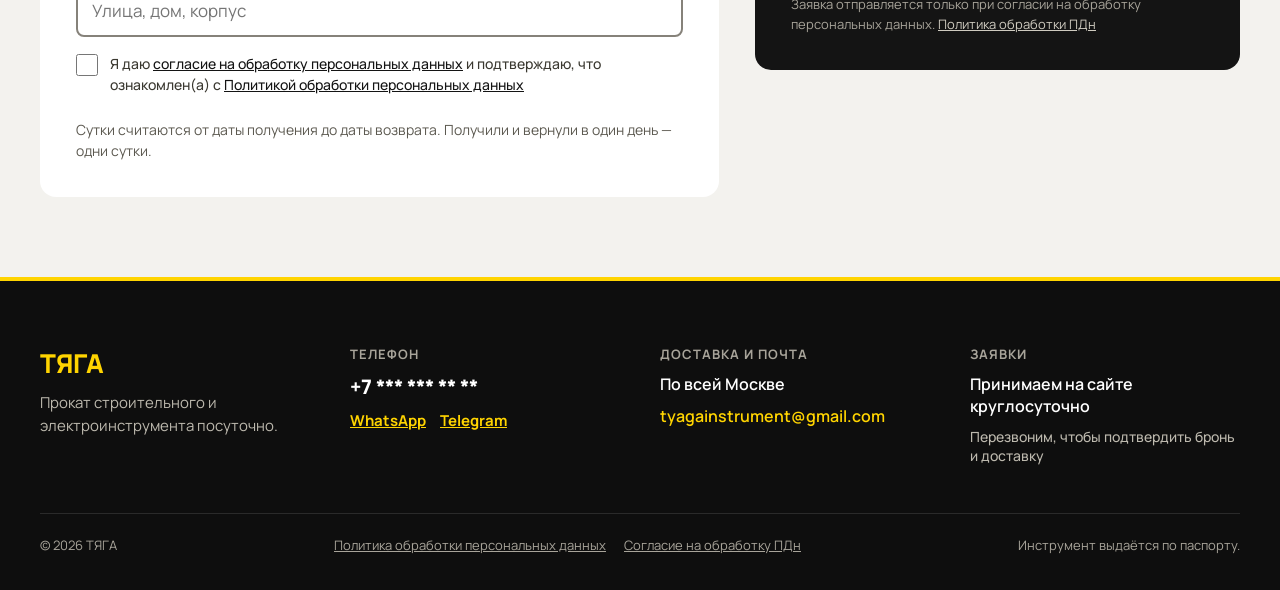
==== commit e2bd616a: "Пометка на сайте: «Сайт является демонстрационным шаблоном. Все совпадения с реальными брендами случ" ====
--- a/demo/site/index.html
+++ b/demo/site/index.html
@@ -137,6 +137,6 @@
   <a href="#" data-off class="fc-btn"><svg width="22" height="22" viewBox="0 0 24 24" fill="none" stroke="currentColor" stroke-width="2" stroke-linecap="round" stroke-linejoin="round" aria-hidden="true"><path d="M21 11.5a8.4 8.4 0 0 1-12.4 7.4L3 21l2.1-5.4A8.4 8.4 0 1 1 21 11.5z"/></svg><span>WhatsApp</span></a>
   <a href="#" data-off class="fc-btn"><svg width="22" height="22" viewBox="0 0 24 24" fill="none" stroke="currentColor" stroke-width="2" stroke-linecap="round" stroke-linejoin="round" aria-hidden="true"><path d="m22 2-7 20-4-9-9-4z"/><path d="M22 2 11 13"/></svg><span>Telegram</span></a>
 </div>
-<div class="fiction-note" aria-label="Примечание">Компания вымышленная.<br>Сайт сделан в информационных целях.</div>
+<div class="fiction-note" aria-label="Примечание">Сайт является демонстрационным шаблоном.<br>Все совпадения с реальными брендами случайны.</div>
 </body>
 </html>
--- a/demo/site/css/style.css
+++ b/demo/site/css/style.css
@@ -389,6 +389,6 @@
   .float-chat.scrolling,.float-chat.away.scrolling{opacity:1;transform:none;pointer-events:auto}
 }
 
-/* --- Пометка «компания вымышленная» --- */
+/* --- Пометка «демонстрационный шаблон» --- */
 .fiction-note{position:fixed;left:8px;bottom:8px;z-index:5;max-width:min(330px,82vw);padding:5px 8px;border-radius:6px;background:rgba(20,20,20,.78);color:#E8E4D8;font-family:'Share Tech Mono',ui-monospace,SFMono-Regular,Menlo,Consolas,monospace;font-size:11px;line-height:1.35;letter-spacing:.2px;pointer-events:none}
 @media print{.fiction-note{display:none}}
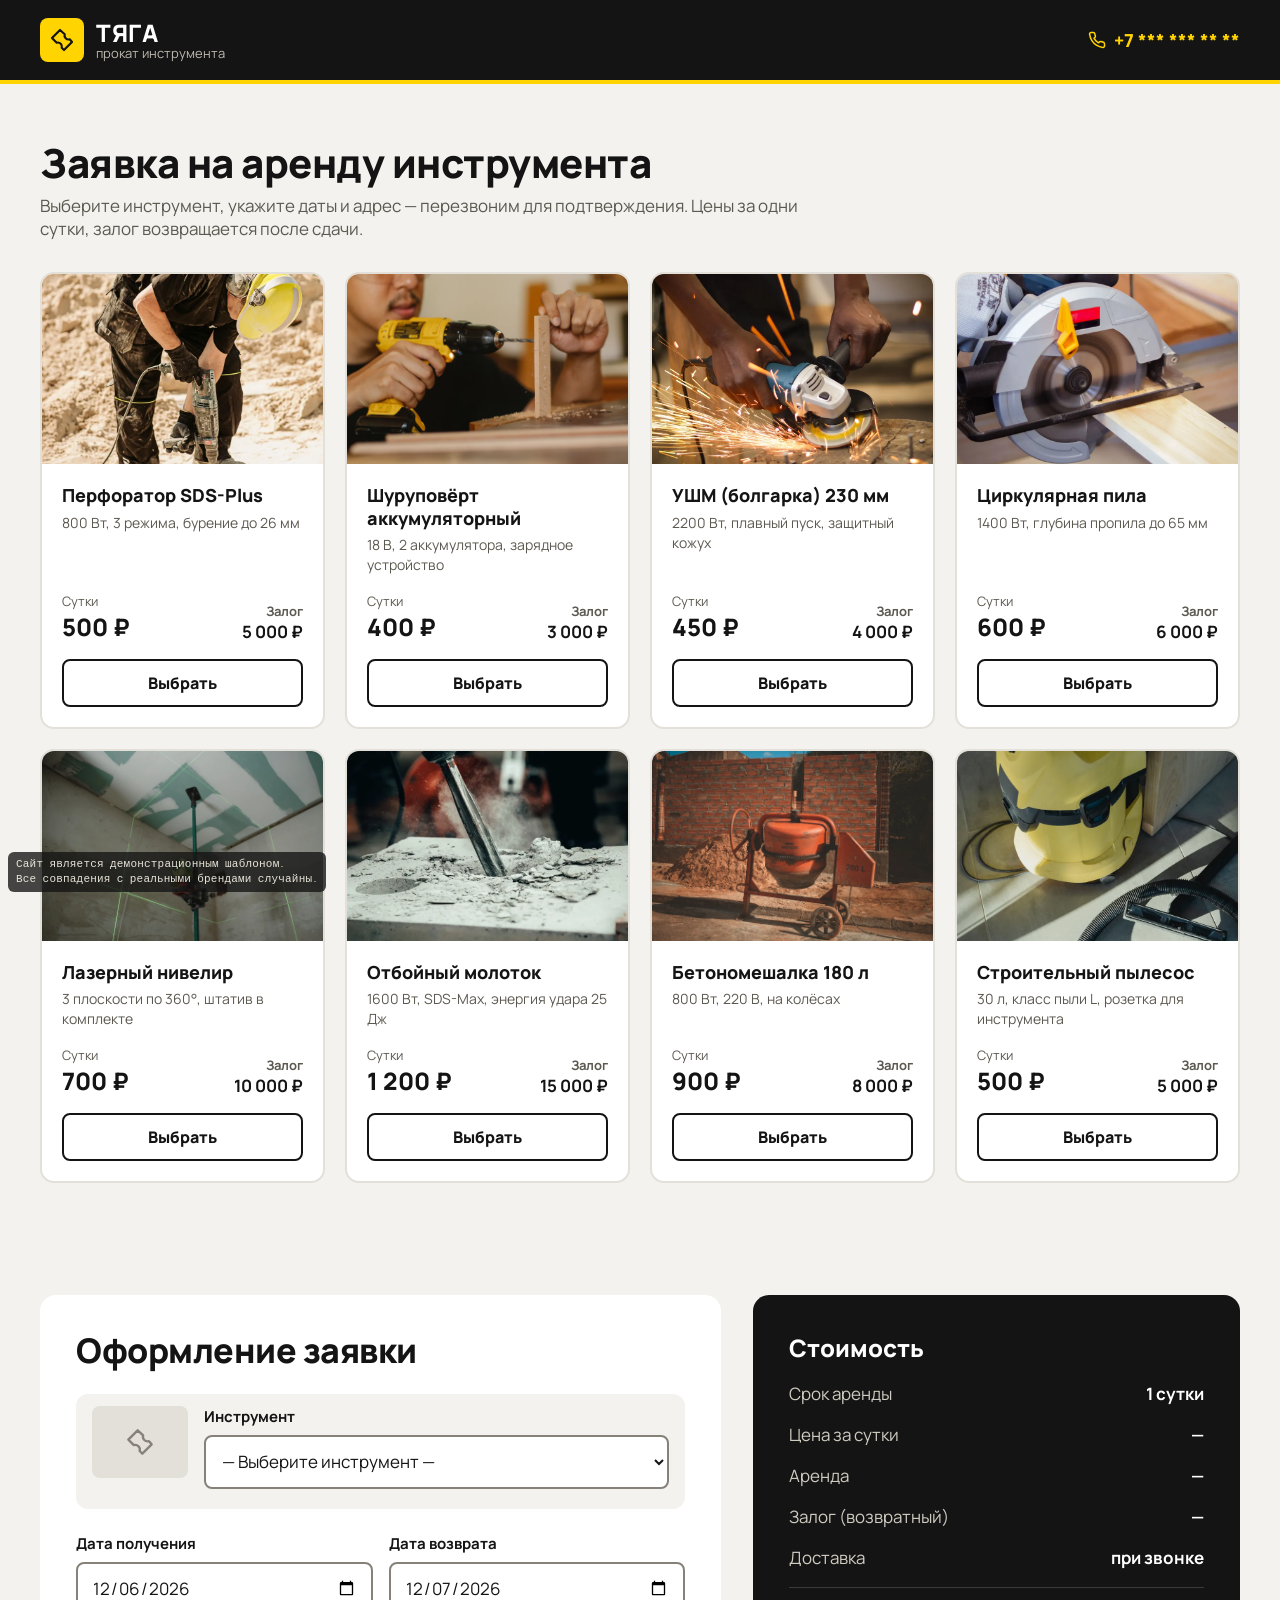
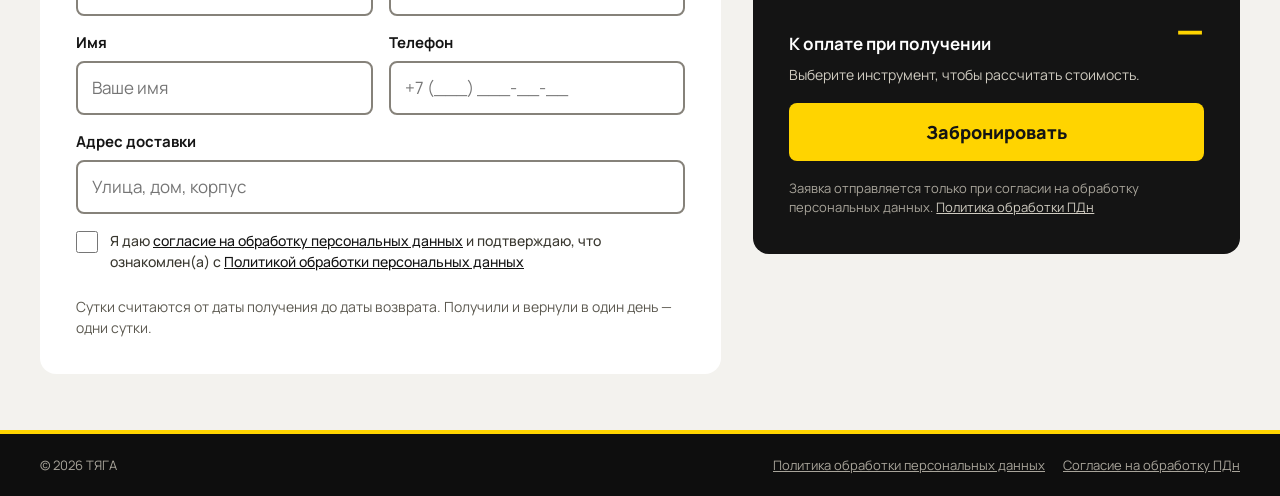
==== commit 396d38c0: "Демо: та же версия сайта только для заявок Страницы в demo/site обновлены по основному сайту, демо-п" ====
--- a/demo/site/index.html
+++ b/demo/site/index.html
@@ -4,84 +4,38 @@
 <meta charset="utf-8">
 <meta name="viewport" content="width=device-width, initial-scale=1">
 <meta name="robots" content="noindex, nofollow">
-<title>ТЯГА — прокат инструмента посуточно</title>
-<meta name="description" content="Прокат строительного и электроинструмента посуточно. Перфораторы, шуруповёрты, болгарки, пилы, нивелиры и другое.">
+<title>ТЯГА — заявка на аренду инструмента</title>
+<meta name="description" content="Онлайн-заявка на посуточную аренду строительного и электроинструмента.">
 <script src="js/demo.js?v=1"></script>
 <link rel="icon" href="data:image/svg+xml,<svg xmlns=%22http://www.w3.org/2000/svg%22 viewBox=%220 0 100 100%22><text y=%22.9em%22 font-size=%2290%22>🛠️</text></svg>">
 <link rel="preconnect" href="https://fonts.googleapis.com">
 <link rel="preconnect" href="https://fonts.gstatic.com" crossorigin>
 <link rel="stylesheet" href="https://fonts.googleapis.com/css2?family=Manrope:wght@400;500;600;700;800&family=Share+Tech+Mono&display=swap">
-<link rel="preload" as="image" href="images/perforator.webp" fetchpriority="high">
-<link rel="stylesheet" href="css/style.css?v=27">
+<link rel="stylesheet" href="css/style.css?v=28">
 <script src="js/catalog.js?v=6" defer></script>
-<script src="js/script.js?v=12" defer></script>
+<script src="js/script.js?v=13" defer></script>
 </head>
 <body>
-
-<div class="topbar"><div class="wrap">
-  <span>Доставка инструмента по Москве · Заявки на сайте — круглосуточно</span>
-  <a href="#" data-off>+7 *** *** ** **</a>
-</div></div>
 
 <header><div class="wrap">
   <a href="#top" class="logo">
     <span class="logo-mark"><svg width="24" height="24" viewBox="0 0 24 24" fill="none" stroke="currentColor" stroke-width="2.2" stroke-linecap="round" stroke-linejoin="round" aria-hidden="true"><path d="M14.7 6.3a4 4 0 0 0 5 5L22 14l-8 8-2.3-2.3a4 4 0 0 0-5-5L2 10l8-8z"/></svg></span>
     <span class="logo-text"><b>ТЯГА</b><span>прокат инструмента</span></span>
   </a>
-  <nav id="menu">
-    <a href="#catalog">Каталог</a>
-    <a href="#how">Как арендовать</a>
-    <a href="#booking">Бронирование</a>
-    <a href="#contacts">Контакты</a>
-    <a href="#booking" class="btn-y">Оставить заявку</a>
-    <a href="#" data-off class="nav-tel">+7 *** *** ** **</a>
-  </nav>
-  <button type="button" class="burger" id="burger" aria-label="Меню" aria-expanded="false" aria-controls="menu"><span></span><span></span><span></span></button>
+  <a href="#" data-off class="head-tel"><svg width="18" height="18" viewBox="0 0 24 24" fill="none" stroke="currentColor" stroke-width="2" stroke-linecap="round" stroke-linejoin="round" aria-hidden="true"><path d="M22 16.9v3a2 2 0 0 1-2.2 2 19.8 19.8 0 0 1-8.6-3.1 19.5 19.5 0 0 1-6-6A19.8 19.8 0 0 1 2.1 4.2 2 2 0 0 1 4.1 2h3a2 2 0 0 1 2 1.7c.1.9.4 1.8.7 2.7a2 2 0 0 1-.5 2.1L8 9.8a16 16 0 0 0 6 6l1.3-1.3a2 2 0 0 1 2.1-.4c.9.3 1.8.6 2.7.7a2 2 0 0 1 1.7 2z"/></svg>+7 *** *** ** **</a>
 </div></header>
 
-<section id="top" class="hero"><div class="wrap">
-  <div class="hero-l">
-    <span class="pill">Аренда от одних суток</span>
-    <h1>Прокат строительного инструмента <span>посуточно</span></h1>
-    <p>Профессиональный электроинструмент для ремонта и стройки с доставкой по Москве. Проверяем перед каждой выдачей, заряжаем аккумуляторы, залог возвращаем при сдаче.</p>
-    <div class="hero-btns">
-      <a href="#catalog" class="main">Смотреть каталог</a>
-      <a href="#" data-off class="ghost">Позвонить</a>
-    </div>
-  </div>
-  <div class="hero-img">
-    <img src="images/perforator.webp" alt="Мастер работает перфоратором SDS-Plus">
-    <div class="hero-badge"><span>Перфоратор SDS-Plus</span><b>от 500 ₽ / сутки</b></div>
-  </div>
-</div></section>
-
-<section class="features"><div class="wrap">
-  <div class="feat"><i><svg width="24" height="24" viewBox="0 0 24 24" fill="none" stroke="currentColor" stroke-width="2" stroke-linecap="round" stroke-linejoin="round"><path d="M20 6 9 17l-5-5"/></svg></i>Проверка перед каждой выдачей</div>
-  <div class="feat"><i><svg width="24" height="24" viewBox="0 0 24 24" fill="none" stroke="currentColor" stroke-width="2" stroke-linecap="round" stroke-linejoin="round"><rect x="3" y="4" width="18" height="18" rx="2"/><path d="M16 2v4M8 2v4M3 10h18"/></svg></i>Аренда от одних суток</div>
-  <div class="feat"><i><svg width="24" height="24" viewBox="0 0 24 24" fill="none" stroke="currentColor" stroke-width="2" stroke-linecap="round" stroke-linejoin="round"><path d="M3 12a9 9 0 1 0 3-6.7L3 8"/><path d="M3 3v5h5"/></svg></i>Залог возвращается при сдаче</div>
-  <div class="feat"><i><svg width="24" height="24" viewBox="0 0 24 24" fill="none" stroke="currentColor" stroke-width="2" stroke-linecap="round" stroke-linejoin="round"><path d="M14 18V6a2 2 0 0 0-2-2H4a2 2 0 0 0-2 2v11a1 1 0 0 0 1 1h2"/><path d="M15 18H9"/><path d="M19 18h2a1 1 0 0 0 1-1v-3.65a1 1 0 0 0-.22-.62l-3.48-4.35A1 1 0 0 0 17.52 8H14"/><circle cx="17" cy="18" r="2"/><circle cx="7" cy="18" r="2"/></svg></i>Доставка на объект по Москве</div>
-</div></section>
-
-<section id="catalog" class="block"><div class="wrap">
+<section id="top" class="block catalog"><div class="wrap">
   <div>
-    <h2>Каталог инструмента</h2>
-    <span class="sub">Цены указаны за одни сутки. Залог вносится при получении и возвращается после сдачи.</span>
+    <h1>Заявка на аренду инструмента</h1>
+    <span class="sub">Выберите инструмент, укажите даты и адрес — перезвоним для подтверждения. Цены за одни сутки, залог возвращается после сдачи.</span>
   </div>
   <div class="grid" id="grid"></div>
 </div></section>
 
-<section id="how" class="block how"><div class="wrap">
-  <h2>Как арендовать</h2>
-  <div class="steps">
-    <div class="step"><span class="n">1</span><b>Оставьте заявку</b><span>Выберите инструмент, даты и адрес на сайте или позвоните. Перезвоним, подтвердим наличие и согласуем время и стоимость доставки.</span></div>
-    <div class="step"><span class="n">2</span><b>Привезём на объект</b><span>Доставим инструмент по Москве. При получении — паспорт, оплата аренды и возвратный залог.</span></div>
-    <div class="step"><span class="n">3</span><b>Верните и получите залог</b><span>По окончании аренды договоримся о возврате. После проверки инструмента залог возвращается полностью.</span></div>
-  </div>
-</div></section>
-
 <section id="booking" class="block booking"><div class="wrap">
   <div class="form-box">
-    <h2>Бронирование</h2>
+    <h2>Оформление заявки</h2>
     <div class="chosen">
       <div class="chosen-img" id="selImgBox"><img id="selImg" src="" alt="" hidden><svg id="selPh" width="28" height="28" viewBox="0 0 24 24" fill="none" stroke="currentColor" stroke-width="2" stroke-linecap="round" stroke-linejoin="round" aria-hidden="true"><path d="M14.7 6.3a4 4 0 0 0 5 5L22 14l-8 8-2.3-2.3a4 4 0 0 0-5-5L2 10l8-8z"/></svg></div>
       <label class="tool-pick">Инструмент
@@ -122,21 +76,10 @@
   </div>
 </div></section>
 
-<footer id="contacts"><div class="wrap">
-  <div class="fcols">
-    <div class="fcol"><span class="brand">ТЯГА</span><p>Прокат строительного и электроинструмента посуточно.</p></div>
-    <div class="fcol"><span class="h">ТЕЛЕФОН</span><a href="#" data-off class="big">+7 *** *** ** **</a><span class="messengers"><a href="#" data-off>WhatsApp</a><a href="#" data-off>Telegram</a></span></div>
-    <div class="fcol fcol-dm"><span class="h h-both">ДОСТАВКА И ПОЧТА</span><div class="fsub"><span class="h h-one">ДОСТАВКА</span><span>По всей Москве</span></div><div class="fsub"><span class="h h-one">ПОЧТА</span><a href="mailto:tyagainstrument@gmail.com" class="mail">tyagainstrument@gmail.com</a></div></div>
-    <div class="fcol"><span class="h">ЗАЯВКИ</span><span>Принимаем на сайте круглосуточно</span><span class="soft">Перезвоним, чтобы подтвердить бронь и доставку</span></div>
-  </div>
-  <div class="fbottom"><span>© 2026 ТЯГА</span><span class="flinks"><a href="privacy.html">Политика обработки персональных данных</a><a href="consent.html">Согласие на обработку ПДн</a></span><span>Инструмент выдаётся по паспорту.</span></div>
+<footer><div class="wrap">
+  <span>© 2026 ТЯГА</span><span class="flinks"><a href="privacy.html">Политика обработки персональных данных</a><a href="consent.html">Согласие на обработку ПДн</a></span>
 </div></footer>
 
-<div class="float-chat" aria-label="Связаться с нами">
-  <a href="#" data-off class="fc-btn fc-call"><svg width="22" height="22" viewBox="0 0 24 24" fill="none" stroke="currentColor" stroke-width="2" stroke-linecap="round" stroke-linejoin="round" aria-hidden="true"><path d="M22 16.9v3a2 2 0 0 1-2.2 2 19.8 19.8 0 0 1-8.6-3.1 19.5 19.5 0 0 1-6-6A19.8 19.8 0 0 1 2.1 4.2 2 2 0 0 1 4.1 2h3a2 2 0 0 1 2 1.7c.1.9.4 1.8.7 2.7a2 2 0 0 1-.5 2.1L8 9.8a16 16 0 0 0 6 6l1.3-1.3a2 2 0 0 1 2.1-.4c.9.3 1.8.6 2.7.7a2 2 0 0 1 1.7 2z"/></svg><span>Позвонить</span></a>
-  <a href="#" data-off class="fc-btn"><svg width="22" height="22" viewBox="0 0 24 24" fill="none" stroke="currentColor" stroke-width="2" stroke-linecap="round" stroke-linejoin="round" aria-hidden="true"><path d="M21 11.5a8.4 8.4 0 0 1-12.4 7.4L3 21l2.1-5.4A8.4 8.4 0 1 1 21 11.5z"/></svg><span>WhatsApp</span></a>
-  <a href="#" data-off class="fc-btn"><svg width="22" height="22" viewBox="0 0 24 24" fill="none" stroke="currentColor" stroke-width="2" stroke-linecap="round" stroke-linejoin="round" aria-hidden="true"><path d="m22 2-7 20-4-9-9-4z"/><path d="M22 2 11 13"/></svg><span>Telegram</span></a>
-</div>
 <div class="fiction-note" aria-label="Примечание">Сайт является демонстрационным шаблоном.<br>Все совпадения с реальными брендами случайны.</div>
 </body>
 </html>
--- a/demo/site/css/style.css
+++ b/demo/site/css/style.css
@@ -8,46 +8,21 @@
 [hidden]{display:none !important}
 .wrap{width:100%;max-width:1500px;margin:0 auto;padding-left:40px;padding-right:40px}
 
-.topbar{background:#0E0E0E;color:#D8D5CC;font-size:14px}
-.topbar .wrap{padding-top:10px;padding-bottom:10px;display:flex;justify-content:space-between;gap:24px;flex-wrap:wrap}
-.topbar a{color:#FFD400;font-weight:700}
-
 header{background:#141414;border-bottom:4px solid #FFD400;position:sticky;top:0;z-index:10}
-header .wrap{padding-top:18px;padding-bottom:18px;display:flex;align-items:center;justify-content:space-between;gap:32px}
+header .wrap{padding-top:18px;padding-bottom:18px;display:flex;align-items:center;justify-content:space-between;gap:16px}
 .logo{display:flex;align-items:center;gap:12px;color:#fff}
 .logo:hover{color:#fff}
 .logo-mark{width:44px;height:44px;background:#FFD400;color:#141414;display:flex;align-items:center;justify-content:center;border-radius:8px}
 .logo-text{display:flex;flex-direction:column;line-height:1.1}
 .logo-text b{font-weight:800;font-size:24px;letter-spacing:.5px}
 .logo-text span{font-size:13px;color:#BDB9AE}
-nav{display:flex;align-items:center;gap:28px;font-weight:600;font-size:16px}
-nav a{color:#fff}
-.btn-y{background:#FFD400;color:#141414 !important;padding:13px 22px;border-radius:8px;font-weight:800}
-.btn-y:hover{background:#FFE033}
-
-.hero{background:#141414;color:#fff}
-.hero .wrap{padding-top:72px;padding-bottom:80px;display:grid;grid-template-columns:1fr 1fr;gap:40px;align-items:center}
-.hero-l{display:flex;flex-direction:column;gap:28px}
-.pill{align-self:start;background:#2A2A2A;color:#FFD400;font-weight:700;font-size:14px;padding:8px 14px;border-radius:999px}
-h1{margin:0;font-weight:800;font-size:58px;line-height:1.08;letter-spacing:-1px}
-h1 span{color:#FFD400}
-.hero p{margin:0;max-width:540px;font-size:19px;line-height:1.6;color:#CFCBC0}
-.hero-btns{display:flex;gap:14px;flex-wrap:wrap}
-.hero-btns .main{background:#FFD400;color:#141414;padding:18px 30px;border-radius:8px;font-weight:800;font-size:17px}
-.hero-btns .ghost{border:2px solid #4A4A4A;color:#fff;padding:16px 28px;border-radius:8px;font-weight:700;font-size:17px}
-.hero-img{background:#FFD400;border-radius:16px;height:420px;position:relative;overflow:hidden}
-.hero-img img{width:100%;height:100%;object-fit:cover;object-position:50% 70%}
-.hero-badge{position:absolute;left:24px;bottom:24px;background:#141414;color:#fff;padding:14px 18px;border-radius:10px;display:flex;flex-direction:column;gap:2px}
-.hero-badge span{font-size:13px;color:#BDB9AE}
-.hero-badge b{font-weight:800;font-size:20px}
-
-.features{background:#fff;border-bottom:1px solid #E2E0D8}
-.features .wrap{padding-top:32px;padding-bottom:32px;display:grid;grid-template-columns:repeat(4,1fr);gap:24px}
-.feat{display:flex;gap:14px;align-items:center;font-weight:700;font-size:16px;line-height:1.35}
-.feat i{width:48px;height:48px;border-radius:10px;background:#141414;color:#FFD400;display:flex;align-items:center;justify-content:center;flex-shrink:0}
-
-section.block .wrap{padding-top:80px;padding-bottom:80px;display:flex;flex-direction:column;gap:36px}
-h2{margin:0;font-weight:800;font-size:40px;letter-spacing:-.5px}
+.head-tel{display:flex;align-items:center;gap:8px;color:#FFD400;font-weight:800;font-size:18px;white-space:nowrap}
+.head-tel:hover{color:#FFE033}
+#booking{scroll-margin-top:70px}
+section.block .wrap{padding-top:56px;padding-bottom:56px;display:flex;flex-direction:column;gap:32px}
+.catalog .wrap{padding-bottom:24px}
+.sub{max-width:760px}
+h1,h2{margin:0;font-weight:800;font-size:40px;letter-spacing:-.5px;line-height:1.15}
 .sub{font-size:17px;color:#5C5950;margin-top:8px;display:block}
 
 .grid{display:grid;grid-template-columns:repeat(4,1fr);gap:20px}
@@ -68,13 +43,6 @@
 .card button{height:48px;border-radius:8px;border:2px solid #141414;background:#fff;color:#141414;font-weight:800;font-size:16px}
 .card.sel button{background:#141414;color:#FFD400}
 .grid-note{grid-column:1/-1;margin:0;padding:40px 0;text-align:center;color:#5C5950;font-size:16px}
-
-.how{background:#fff}
-.steps{display:grid;grid-template-columns:repeat(3,1fr);gap:20px}
-.step{background:#F3F2EE;border-radius:14px;padding:28px;display:flex;flex-direction:column;gap:12px}
-.step .n{width:44px;height:44px;border-radius:50%;background:#FFD400;font-weight:800;font-size:18px;display:flex;align-items:center;justify-content:center}
-.step b{font-weight:800;font-size:20px}
-.step span{font-size:16px;line-height:1.5;color:#5C5950}
 
 .booking .wrap{display:grid !important;grid-template-columns:7fr 5fr;gap:32px}
 .form-box{background:#fff;border-radius:16px;padding:36px;display:flex;flex-direction:column;gap:24px}
@@ -116,48 +84,27 @@
 .consent input.err{outline:2px solid #B3261E;outline-offset:2px}
 .consent a{text-decoration:underline;color:#141414}
 .consent-err{grid-column:1/-1;margin-top:-8px}
-.fbottom a{color:#A8A49A;text-decoration:underline}.fbottom a:hover{color:#FFD400}
+footer a{color:#A8A49A;text-decoration:underline}footer a:hover{color:#FFD400}
 .flinks{display:flex;gap:18px;flex-wrap:wrap}
 
-footer{background:#0E0E0E;color:#fff;border-top:4px solid #FFD400}
-footer .wrap{padding-top:64px;padding-bottom:36px;display:flex;flex-direction:column;gap:48px}
-.fcols{display:grid;grid-template-columns:repeat(4,1fr);gap:40px}
-.fcol{display:flex;flex-direction:column;gap:10px}
-.fcol .h{font-size:13px;font-weight:700;letter-spacing:1px;color:#A8A49A}
-.fcol .brand{font-weight:800;font-size:26px;color:#FFD400}
-.fcol p{margin:0;font-size:15px;line-height:1.55;color:#BDB9AE}
-.fcol .big{font-size:20px;font-weight:800;color:#fff}
-.fcol span{font-size:16px;font-weight:600}
-.fcol .mail{font-size:16px;font-weight:600;color:#FFD400;word-break:break-all}
-.fcol .soft{font-size:14px;color:#BDB9AE;font-weight:500}
-.fbottom{display:flex;justify-content:space-between;gap:24px;border-top:1px solid #2A2A2A;padding-top:22px;font-size:13px;color:#A8A49A;flex-wrap:wrap}
+footer{background:#0E0E0E;color:#A8A49A;border-top:4px solid #FFD400;font-size:13px}
+footer .wrap{padding-top:22px;padding-bottom:22px;display:flex;justify-content:space-between;align-items:center;gap:12px 24px;flex-wrap:wrap}
 
 @media (max-width:1100px){
   .grid{grid-template-columns:repeat(3,1fr)}
-  nav a:not(.btn-y){display:none}
-  h1{font-size:46px}
 }
 @media (max-width:860px){
   .wrap{padding-left:20px;padding-right:20px}
-  .hero .wrap{grid-template-columns:1fr;padding-top:40px;padding-bottom:48px}
-  .hero-img{height:300px}
-  h1{font-size:36px}
-  .hero p{font-size:17px}
-  .features .wrap{grid-template-columns:1fr 1fr}
   .grid{grid-template-columns:1fr 1fr;gap:14px}
-  .steps{grid-template-columns:1fr}
   .booking .wrap{grid-template-columns:1fr}
-  .fcols{grid-template-columns:1fr 1fr}
-  section.block .wrap{padding-top:52px;padding-bottom:52px}
+  section.block .wrap{padding-top:40px;padding-bottom:40px}
   h2{font-size:30px}
 }
 @media (max-width:520px){
   .grid{grid-template-columns:1fr}
   .fields{grid-template-columns:1fr}
   .form-box,.calc{padding:24px}
-  .fcols{grid-template-columns:1fr}
   .logo-text span{display:none}
-  .btn-y{padding:11px 14px;font-size:14px}
   .total b{font-size:28px}
 }
 
@@ -172,65 +119,21 @@
 .fields .wide{grid-column:1/-1}
 /* --- Итог --- */
 .total-note{font-size:14px;color:#CFCBC0;margin-top:-8px;line-height:1.45}
-/* --- Мессенджеры --- */
-.messengers{display:flex;gap:14px}
-.messengers a{color:#FFD400;font-weight:700;font-size:15px;text-decoration:underline}
-.float-chat{position:fixed;right:20px;bottom:20px;z-index:20;display:flex;flex-direction:column;gap:10px}
-.fc-btn{display:flex;align-items:center;gap:8px;background:#FFD400;color:#141414 !important;font-weight:800;font-size:15px;padding:12px 16px;border-radius:999px;box-shadow:0 6px 20px rgba(0,0,0,.25);border:2px solid #141414}
-.fc-btn:hover{background:#FFE033}
 @media (max-width:520px){
-  .float-chat{right:12px;bottom:12px;flex-direction:row}
-  .fc-btn{padding:12px}
-  .fc-btn span{display:none}
   .chosen{flex-direction:column}
   .chosen-img{width:100%;height:140px}
 }
-.float-chat{transition:opacity .2s,transform .2s}
-.float-chat.away{opacity:0;transform:translateY(12px);pointer-events:none}
-
-/* --- Мобильное меню --- */
-.burger{display:none;width:48px;height:48px;border:none;border-radius:8px;background:#2A2A2A;padding:0;flex-direction:column;align-items:center;justify-content:center;gap:5px;flex-shrink:0}
-.burger span{display:block;width:22px;height:2.5px;border-radius:2px;background:#FFD400;transition:transform .2s,opacity .2s}
-.burger.open span:nth-child(1){transform:translateY(7.5px) rotate(45deg)}
-.burger.open span:nth-child(2){opacity:0}
-.burger.open span:nth-child(3){transform:translateY(-7.5px) rotate(-45deg)}
-.nav-tel,.fc-call{display:none !important}
-@media (max-width:1100px){
-  header .wrap{position:relative;gap:16px}
-  .burger{display:flex}
-  nav{margin-left:auto}
-  nav.open{position:absolute;top:100%;left:0;right:0;margin-top:4px;background:#141414;border-bottom:4px solid #FFD400;flex-direction:column;align-items:stretch;gap:0;padding:8px 20px 20px;box-shadow:0 16px 30px rgba(0,0,0,.35)}
-  nav.open a:not(.btn-y){display:block !important;padding:15px 4px;border-bottom:1px solid #2A2A2A;font-size:18px}
-  nav.open .nav-tel{color:#FFD400;font-weight:800;border-bottom:none !important}
-  nav.open .btn-y{margin-top:14px;text-align:center;padding:16px;font-size:17px}
-}
 
 /* --- Телефон --- */
 @media (max-width:600px){
   .wrap{padding-left:16px;padding-right:16px}
-  .topbar{display:none}
   header .wrap{padding-top:12px;padding-bottom:12px}
   .logo-mark{width:40px;height:40px}
   .logo-text b{font-size:22px}
-  nav:not(.open) .btn-y{display:none}
-  nav.open{padding-left:16px;padding-right:16px}
-
-  .hero .wrap{padding-top:28px;padding-bottom:32px;gap:24px}
-  .hero-l{gap:18px}
-  h1{font-size:31px;letter-spacing:-.5px}
-  .hero p{font-size:16px;line-height:1.55}
-  .hero-btns{display:grid;grid-template-columns:1fr 1fr;gap:10px}
-  .hero-btns .main,.hero-btns .ghost{padding:15px 10px;font-size:16px;text-align:center}
-  .hero-img{height:220px;border-radius:12px}
-  .hero-badge{left:12px;bottom:12px;padding:10px 14px}
-  .hero-badge b{font-size:17px}
-
-  .features .wrap{padding-top:20px;padding-bottom:20px;gap:14px 12px}
-  .feat{gap:10px;font-size:14px}
-  .feat i{width:38px;height:38px;border-radius:8px}
-  .feat i svg{width:20px;height:20px}
-
-  section.block .wrap{padding-top:40px;padding-bottom:40px;gap:22px}
+
+  section.block .wrap{padding-top:24px;padding-bottom:32px;gap:18px}
+  .catalog .wrap{padding-bottom:8px}
+  .head-tel{font-size:15px;gap:6px}
   h2{font-size:27px}
   .sub{font-size:15px;line-height:1.45}
 
@@ -247,11 +150,6 @@
   .card-prices .d{font-size:13px;text-align:left;color:#5C5950}
   .card button{height:42px;font-size:15px}
 
-  .step{padding:20px;flex-direction:row;flex-wrap:wrap;align-items:center;gap:8px 14px}
-  .step .n{width:38px;height:38px;font-size:16px}
-  .step b{font-size:18px}
-  .step span:last-child{flex-basis:100%;font-size:15px}
-
   .booking .wrap{gap:16px}
   .form-box,.calc{padding:20px;border-radius:14px;gap:18px}
   .form-box h2{font-size:27px}
@@ -261,76 +159,26 @@
   .fields input,.tool-pick select{height:52px;font-size:16px}
   .row{font-size:16px}
 
-  footer .wrap{padding-top:40px;padding-bottom:28px;gap:32px}
-  .fcols{gap:26px}
-  .fbottom{flex-direction:column;gap:10px}
-  .flinks{flex-direction:column;gap:8px}
-
-  /* нижняя панель: позвонить / WhatsApp / Telegram */
-  body{padding-bottom:76px}
-  .float-chat{left:0;right:0;bottom:0;flex-direction:row;gap:8px;padding:10px 12px calc(10px + env(safe-area-inset-bottom));background:#141414;border-top:3px solid #FFD400}
-  .fc-call{display:flex !important}
-  .fc-btn{flex:1;justify-content:center;padding:12px 6px;border-radius:10px;box-shadow:none;font-size:14px;gap:6px}
-  .fc-btn span{display:inline}
-  .fc-btn:not(.fc-call){background:#2A2A2A;color:#fff !important;border-color:#2A2A2A}
-  .fc-btn:not(.fc-call) svg{color:#FFD400}
-  .float-chat.away{opacity:1;transform:none;pointer-events:auto}
 }
 /* --- Плавная подстройка под ширину телефона --- */
 @media (max-width:600px){
   .wrap{padding-left:clamp(12px,4vw,20px);padding-right:clamp(12px,4vw,20px)}
-  h1{font-size:clamp(25px,8.2vw,40px)}
-  h2,.form-box h2{font-size:clamp(22px,7vw,30px)}
-  .hero p{font-size:clamp(15px,4.2vw,17px)}
-  .hero-img{height:clamp(170px,58vw,320px)}
+  h1,h2,.form-box h2{font-size:clamp(22px,7vw,30px)}
   .card-img{height:clamp(100px,32vw,180px)}
   .card-name{font-size:clamp(14px,4vw,17px)}
   .card-prices .p{font-size:clamp(17px,5vw,22px)}
   .grid{gap:clamp(8px,2.6vw,14px)}
-  .feat{font-size:clamp(13px,3.7vw,15px)}
-  .fc-btn{min-width:0;white-space:nowrap;font-size:clamp(12px,3.6vw,15px)}
-  .fc-btn svg{width:clamp(17px,5vw,22px);height:clamp(17px,5vw,22px);flex-shrink:0}
-  .float-chat{gap:clamp(5px,2vw,8px);padding-left:clamp(8px,3vw,12px);padding-right:clamp(8px,3vw,12px)}
 }
 @media (max-width:359px){
-  .hero-btns{grid-template-columns:1fr}
   .grid{grid-template-columns:1fr}
   .card-img{height:160px}
-  .features .wrap{grid-template-columns:1fr}
-  .fc-btn{padding:11px 4px;gap:4px}
 }
 
 /* --- Компактный футер на телефоне --- */
 @media (max-width:600px){
   footer{border-top-width:3px}
-  footer .wrap{padding-top:24px;padding-bottom:18px;gap:18px}
-  .fcols{grid-template-columns:1fr 1fr;gap:16px 14px}
-  .fcol{gap:4px}
-  .fcol:first-child{grid-column:1/-1;display:grid;grid-template-columns:1fr 1fr;align-items:center;gap:14px}
-  .fcol .brand{font-size:20px}
-  .fcol p{font-size:13px;line-height:1.4}
-  .fcol .h{font-size:11px}
-  .fcol .big{font-size:15px}
-  .fcol span,.fcol .mail{font-size:13px}
-  .fcol .mail{word-break:normal;overflow-wrap:anywhere}
-  .fcol .soft{display:none}
-  .fcol:nth-child(4){order:2}
-  .messengers{gap:12px}
-  .messengers a{font-size:13px}
-  .fbottom{padding-top:14px;gap:6px;font-size:12px;flex-direction:row;flex-wrap:wrap;justify-content:flex-start}
-  .flinks{flex-direction:row;gap:6px 14px;order:-1;flex-basis:100%}
-  .fbottom > span:last-child::before{content:"· "}
-}
-
-/* --- Компактные этапы «Как арендовать» на телефоне: 1 и 2 рядом, 3 на всю ширину --- */
-@media (max-width:600px){
-  .how .wrap{gap:16px}
-  .steps{grid-template-columns:1fr 1fr;gap:10px}
-  .step{display:flex;flex-direction:column;align-items:flex-start;flex-wrap:nowrap;gap:6px;padding:14px;border-radius:12px}
-  .step:last-child{grid-column:1/-1}
-  .step .n{width:30px;height:30px;font-size:14px}
-  .step b{font-size:15px;line-height:1.25}
-  .step span:last-child{flex-basis:auto;font-size:13px;line-height:1.45}
+  footer .wrap{flex-direction:column-reverse;align-items:flex-start;gap:8px;padding-bottom:64px}
+  .flinks{gap:6px 14px}
 }
 
 /* --- Форма бронирования на телефоне: по 2 поля в ряд --- */
@@ -346,23 +194,6 @@
 @media (max-width:374px){
   .fields input[type=date]{font-size:14px;padding:0 4px 0 8px}
 }
-
-/* --- Футер: доставка и почта отдельными подписями --- */
-.fsub{display:contents}
-.h-one{display:none}
-@media (max-width:600px){
-  .fcol-dm{grid-column:1/-1;order:3;display:grid;grid-template-columns:auto 1fr;gap:14px}
-  .fcol-dm .h-both{display:none}
-  .fcol-dm .h-one{display:block}
-  .fsub{display:flex;flex-direction:column;gap:4px;min-width:0}
-  .fcol-dm .mail{white-space:nowrap}
-}
-@media (max-width:359px){
-  .fcol-dm{grid-template-columns:1fr;gap:12px}
-}
-
-/* --- Текст в кнопках первого экрана всегда по центру --- */
-.hero-btns .main,.hero-btns .ghost{display:inline-flex;align-items:center;justify-content:center;text-align:center;line-height:1.25}
 
 /* --- Телефон: кнопка «Узнать стоимость / Забронировать» открывает расчёт окном поверх страницы --- */
 .calc-btn,.calc-close,.calc-backdrop{display:none}
@@ -375,19 +206,11 @@
   body.modal-open{overflow:hidden}
   body.modal-open .calc-backdrop{display:block;position:fixed;inset:0;z-index:40;background:rgba(0,0,0,.6);animation:cfade .2s}
   body.modal-open .booking .calc{display:flex;position:fixed;left:12px;right:12px;top:50%;transform:translateY(-50%);max-height:calc(100dvh - 24px);overflow-y:auto;z-index:50;align-self:auto;animation:cpop .22s}
-  body.modal-open .float-chat{display:none}
   .calc-close{display:flex;align-items:center;justify-content:center;position:absolute;top:10px;right:10px;width:44px;height:44px;border:none;border-radius:50%;background:#2A2A2A;color:#fff;font-size:28px;line-height:1;padding:0}
   .calc > b{padding-right:48px}
 }
 @keyframes cfade{from{opacity:0}to{opacity:1}}
 @keyframes cpop{from{opacity:0;transform:translateY(-46%)}to{opacity:1;transform:translateY(-50%)}}
-
-/* --- Телефон: панель связи только во время прокрутки --- */
-@media (max-width:600px){
-  body{padding-bottom:0}
-  .float-chat,.float-chat.away{opacity:0;transform:translateY(110%);pointer-events:none}
-  .float-chat.scrolling,.float-chat.away.scrolling{opacity:1;transform:none;pointer-events:auto}
-}
 
 /* --- Пометка «демонстрационный шаблон» --- */
 .fiction-note{position:fixed;left:8px;bottom:8px;z-index:5;max-width:min(330px,82vw);padding:5px 8px;border-radius:6px;background:rgba(20,20,20,.78);color:#E8E4D8;font-family:'Share Tech Mono',ui-monospace,SFMono-Regular,Menlo,Consolas,monospace;font-size:11px;line-height:1.35;letter-spacing:.2px;pointer-events:none}
